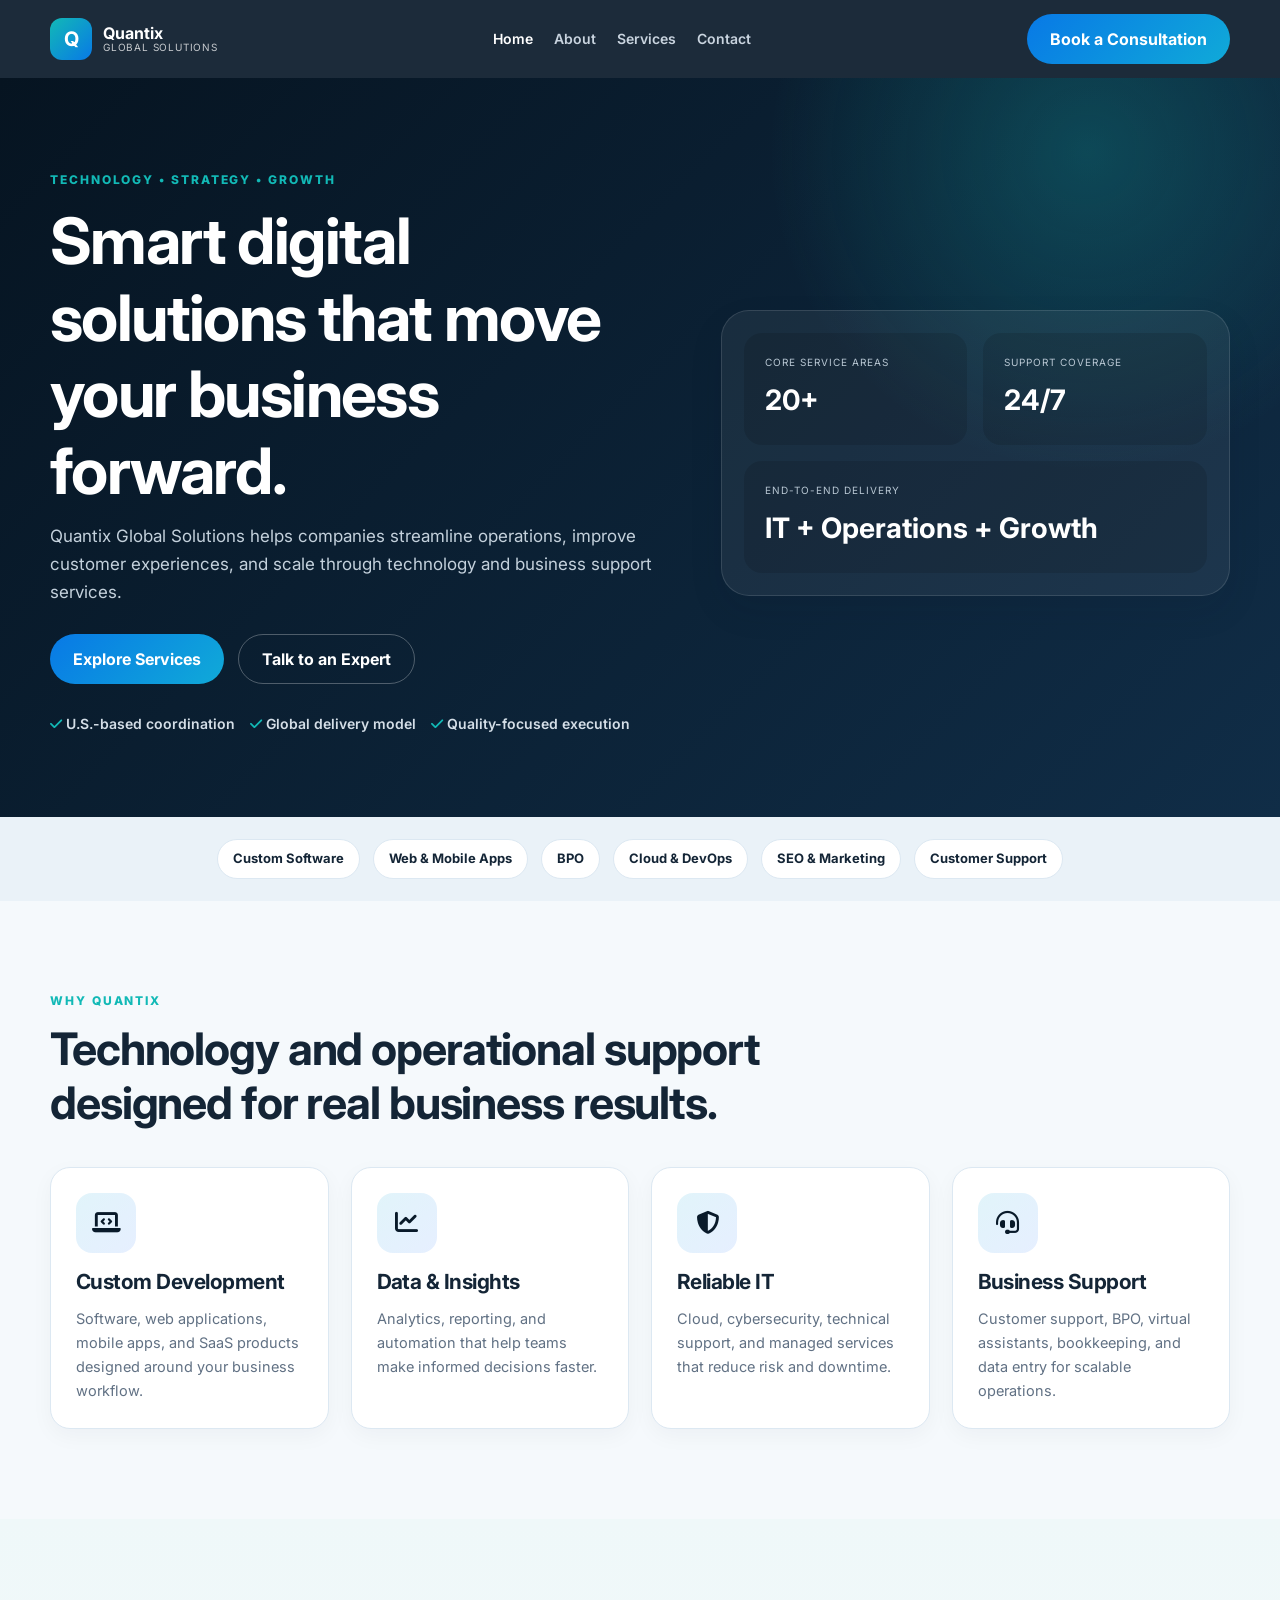
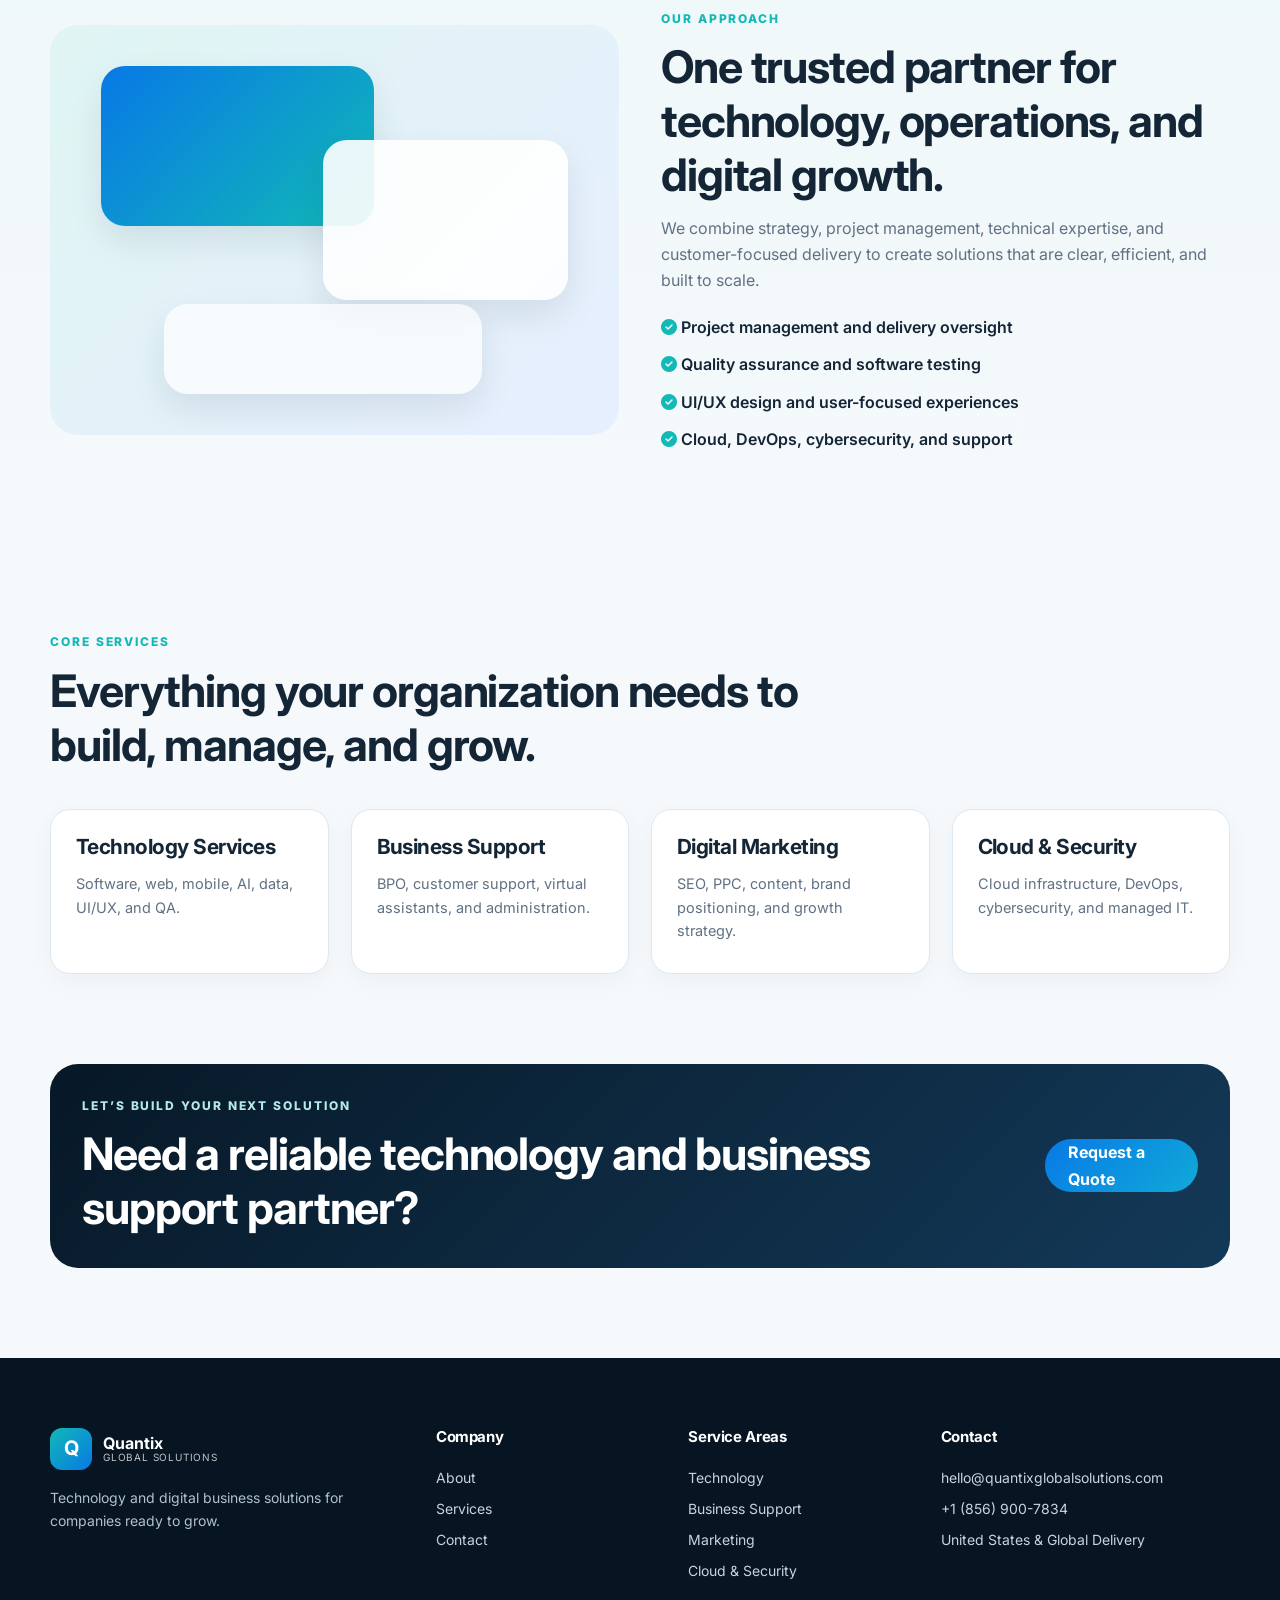
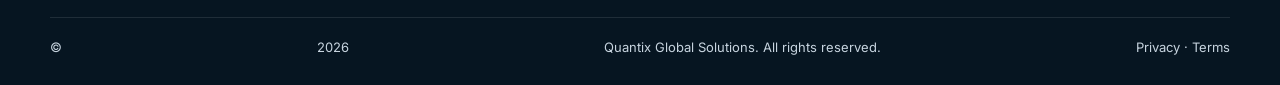
==== index.html @ 85aefbaa "Deploy initial Quantix Global Solutions website" ====
<!doctype html>
<html lang="en"><head>
<meta charset="utf-8"><meta name="viewport" content="width=device-width,initial-scale=1">
<title>Quantix Global Solutions | Technology, BPO & Digital Growth</title>
<meta name="description" content="Quantix Global Solutions delivers software development, IT consulting, BPO, customer support, cloud, cybersecurity, QA and digital marketing services.">
<link rel="canonical" href="https://www.quantixglobalsolutions.com/"><link rel="preconnect" href="https://fonts.googleapis.com"><link rel="preconnect" href="https://fonts.gstatic.com" crossorigin><link href="https://fonts.googleapis.com/css2?family=Inter:wght@400;500;600;700;800&display=swap" rel="stylesheet"><link rel="stylesheet" href="https://cdnjs.cloudflare.com/ajax/libs/font-awesome/6.5.2/css/all.min.css"><link rel="stylesheet" href="style.css">
</head><body>
<header class="header"><div class="container nav"><a class="brand" href="index.html"><b>Q</b><span><strong>Quantix</strong><small>Global Solutions</small></span></a><button class="menu" aria-label="Open navigation" aria-expanded="false"><i></i><i></i><i></i></button><nav><a class="active" href="index.html">Home</a><a href="about.html">About</a><a href="services.html">Services</a><a href="contact.html">Contact</a></nav><a class="btn nav-cta" href="contact.html">Book a Consultation</a></div></header>
<main>
<section class="hero"><div class="container hero-grid"><div class="reveal"><span class="eyebrow">Technology • Strategy • Growth</span><h1>Smart digital solutions that move your business forward.</h1><p>Quantix Global Solutions helps companies streamline operations, improve customer experiences, and scale through technology and business support services.</p><div class="actions"><a class="btn" href="services.html">Explore Services</a><a class="btn ghost" href="contact.html">Talk to an Expert</a></div><ul class="ticks"><li><i class="fa-solid fa-check"></i> U.S.-based coordination</li><li><i class="fa-solid fa-check"></i> Global delivery model</li><li><i class="fa-solid fa-check"></i> Quality-focused execution</li></ul></div><div class="hero-card reveal"><div><small>Core service areas</small><strong>20+</strong></div><div><small>Support coverage</small><strong>24/7</strong></div><div class="wide"><small>End-to-end delivery</small><strong>IT + Operations + Growth</strong></div></div></div></section>
<section class="strip"><div class="container"><span>Custom Software</span><span>Web & Mobile Apps</span><span>BPO</span><span>Cloud & DevOps</span><span>SEO & Marketing</span><span>Customer Support</span></div></section>
<section class="section"><div class="container"><div class="heading reveal"><span class="eyebrow">Why Quantix</span><h2>Technology and operational support designed for real business results.</h2></div><div class="grid four"><article class="card reveal"><i class="icon fa-solid fa-laptop-code"></i><h3>Custom Development</h3><p>Software, web applications, mobile apps, and SaaS products designed around your business workflow.</p></article><article class="card reveal"><i class="icon fa-solid fa-chart-line"></i><h3>Data & Insights</h3><p>Analytics, reporting, and automation that help teams make informed decisions faster.</p></article><article class="card reveal"><i class="icon fa-solid fa-shield-halved"></i><h3>Reliable IT</h3><p>Cloud, cybersecurity, technical support, and managed services that reduce risk and downtime.</p></article><article class="card reveal"><i class="icon fa-solid fa-headset"></i><h3>Business Support</h3><p>Customer support, BPO, virtual assistants, bookkeeping, and data entry for scalable operations.</p></article></div></div></section>
<section class="section soft"><div class="container split"><div class="visual reveal"><div></div><div></div><div></div></div><div class="reveal"><span class="eyebrow">Our approach</span><h2>One trusted partner for technology, operations, and digital growth.</h2><p>We combine strategy, project management, technical expertise, and customer-focused delivery to create solutions that are clear, efficient, and built to scale.</p><ul class="checklist"><li><i class="fa-solid fa-circle-check"></i> Project management and delivery oversight</li><li><i class="fa-solid fa-circle-check"></i> Quality assurance and software testing</li><li><i class="fa-solid fa-circle-check"></i> UI/UX design and user-focused experiences</li><li><i class="fa-solid fa-circle-check"></i> Cloud, DevOps, cybersecurity, and support</li></ul></div></div></section>
<section class="section"><div class="container"><div class="heading reveal"><span class="eyebrow">Core services</span><h2>Everything your organization needs to build, manage, and grow.</h2></div><div class="grid four compact"><a class="card reveal" href="technology-services.html"><h3>Technology Services</h3><p>Software, web, mobile, AI, data, UI/UX, and QA.</p></a><a class="card reveal" href="business-support.html"><h3>Business Support</h3><p>BPO, customer support, virtual assistants, and administration.</p></a><a class="card reveal" href="digital-marketing.html"><h3>Digital Marketing</h3><p>SEO, PPC, content, brand positioning, and growth strategy.</p></a><a class="card reveal" href="cloud-security.html"><h3>Cloud & Security</h3><p>Cloud infrastructure, DevOps, cybersecurity, and managed IT.</p></a></div></div></section>
<section class="container"><div class="cta reveal"><div><span class="eyebrow">Let’s build your next solution</span><h2>Need a reliable technology and business support partner?</h2></div><a class="btn" href="contact.html">Request a Quote</a></div></section>
</main>
<footer><div class="container foot"><div><a class="brand" href="index.html"><b>Q</b><span><strong>Quantix</strong><small>Global Solutions</small></span></a><p>Technology and digital business solutions for companies ready to grow.</p></div><div><h4>Company</h4><a href="about.html">About</a><a href="services.html">Services</a><a href="contact.html">Contact</a></div><div><h4>Service Areas</h4><a href="technology-services.html">Technology</a><a href="business-support.html">Business Support</a><a href="digital-marketing.html">Marketing</a><a href="cloud-security.html">Cloud & Security</a></div><div><h4>Contact</h4><a href="mailto:hello@quantixglobalsolutions.com">hello@quantixglobalsolutions.com</a><a href="tel:+18569007834">+1 (856) 900-7834</a><span>United States & Global Delivery</span></div></div><div class="container legal">© <span class="year"></span> Quantix Global Solutions. All rights reserved. <span><a href="privacy-policy.html">Privacy</a> · <a href="terms.html">Terms</a></span></div></footer><script src="script.js"></script></body></html>
---- style.css ----
:root{--navy:#091a2a;--blue:#0879e6;--teal:#12b9b6;--ink:#142536;--muted:#617184;--bg:#f5f9fc;--line:#dce8f2;--white:#fff;--radius:20px;--shadow:0 15px 35px rgba(9,26,42,.09)}*{box-sizing:border-box}html{scroll-behavior:smooth}body{margin:0;font-family:Inter,Arial,sans-serif;background:var(--bg);color:var(--ink);line-height:1.65}a{text-decoration:none;color:inherit}.container{width:min(1180px,calc(100% - 32px));margin:auto}.header{position:sticky;top:0;z-index:10;background:rgba(9,26,42,.92);backdrop-filter:blur(12px)}.nav{height:78px;display:flex;align-items:center;justify-content:space-between;gap:20px}.brand{display:inline-flex;align-items:center;gap:11px;color:#fff}.brand b{width:42px;height:42px;display:grid;place-items:center;border-radius:12px;background:linear-gradient(135deg,var(--teal),var(--blue));font-size:20px}.brand span{display:grid;line-height:1.05}.brand small{font-size:10px;letter-spacing:.08em;text-transform:uppercase;opacity:.75}.nav nav{display:flex;gap:21px;color:#c9d4df;font-size:14px;font-weight:600}.nav nav a:hover,.nav nav .active{color:#fff}.btn{display:inline-flex;justify-content:center;align-items:center;min-height:50px;padding:0 23px;background:linear-gradient(135deg,var(--blue),#10aad8);color:#fff;border:0;border-radius:999px;font-weight:700;cursor:pointer;transition:.25s}.btn:hover{transform:translateY(-2px);box-shadow:0 12px 25px rgba(8,121,230,.25)}.ghost{background:transparent;border:1px solid rgba(255,255,255,.28)}.menu{display:none}.hero{color:#fff;padding:92px 0 82px;background:radial-gradient(circle at 85% 10%,rgba(18,185,182,.25),transparent 25%),linear-gradient(135deg,#061421,#102d47);overflow:hidden}.hero-grid{display:grid;grid-template-columns:1.1fr .9fr;align-items:center;gap:48px}.eyebrow{display:block;color:var(--teal);font-size:12px;font-weight:800;letter-spacing:.16em;text-transform:uppercase;margin-bottom:13px}h1,h2,h3,h4{line-height:1.2;margin:0 0 12px;letter-spacing:-.025em}h1{font-size:clamp(2.45rem,5vw,4.35rem)}h2{font-size:clamp(2rem,3.5vw,3rem)}h3{font-size:1.3rem}p{color:var(--muted);margin:0 0 18px}.hero p{color:#c4d1dc;max-width:650px;font-size:17px}.actions{display:flex;gap:14px;flex-wrap:wrap;margin:28px 0}.ticks{padding:0;margin:0;list-style:none;display:flex;gap:15px;flex-wrap:wrap;font-size:14px;font-weight:600;color:#d4dee7}.ticks i,.checklist i{color:var(--teal)}.hero-card{padding:22px;border:1px solid rgba(255,255,255,.12);border-radius:28px;background:rgba(255,255,255,.06);box-shadow:var(--shadow);display:grid;grid-template-columns:1fr 1fr;gap:16px}.hero-card div{background:rgba(0,0,0,.12);border-radius:18px;padding:21px;display:grid;gap:7px}.hero-card .wide{grid-column:span 2}.hero-card small{color:#b8c7d3;text-transform:uppercase;letter-spacing:.1em;font-size:10px}.hero-card strong{font-size:clamp(1.4rem,2.2vw,2.2rem)}.strip{background:#eaf2f8;padding:22px 0}.strip .container{display:flex;gap:13px;justify-content:center;flex-wrap:wrap}.strip span{padding:8px 15px;background:#fff;border:1px solid var(--line);border-radius:999px;font-size:13px;font-weight:700}.section{padding:90px 0}.soft{background:linear-gradient(180deg,#eff8f9,#f5f9fc)}.heading{max-width:800px;margin-bottom:36px}.grid{display:grid;gap:22px}.four{grid-template-columns:repeat(4,1fr)}.card{display:block;background:#fff;border:1px solid var(--line);border-radius:var(--radius);padding:25px;box-shadow:0 7px 22px rgba(9,26,42,.04);transition:.25s}.card:hover{transform:translateY(-4px);box-shadow:var(--shadow)}.card p{font-size:14.5px;margin:0}.icon{width:60px;height:60px;display:grid;place-items:center;border-radius:16px;background:linear-gradient(135deg,#e1f4fa,#e6efff);font-size:23px;color:var(--navy);margin-bottom:17px}.compact .card{min-height:165px}.split{display:grid;grid-template-columns:1fr 1fr;align-items:center;gap:42px}.visual{position:relative;min-height:410px;border-radius:28px;background:linear-gradient(135deg,#dff5f3,#e7efff);overflow:hidden}.visual div{position:absolute;border-radius:24px;box-shadow:var(--shadow)}.visual div:nth-child(1){width:48%;height:39%;left:9%;top:10%;background:linear-gradient(135deg,var(--blue),var(--teal))}.visual div:nth-child(2){width:43%;height:39%;right:9%;top:28%;background:rgba(255,255,255,.9)}.visual div:nth-child(3){width:56%;height:22%;left:20%;bottom:10%;background:rgba(255,255,255,.72)}.checklist{list-style:none;padding:0;margin:20px 0 0;display:grid;gap:11px;font-weight:600}.cta{margin:0 0 90px;background:linear-gradient(135deg,#071827,#133958);padding:32px;border-radius:28px;color:#fff;display:flex;justify-content:space-between;align-items:center;gap:20px}.cta h2{margin:0}.cta .eyebrow{color:#b4eae6}footer{background:#061521;color:#c7d4df;padding-top:70px}.foot{display:grid;grid-template-columns:1.6fr 1fr 1fr 1.3fr;gap:30px;padding-bottom:35px}.foot p{color:#b2c0ce;max-width:360px;margin-top:16px;font-size:14px}.foot h4{color:#fff;font-size:15px}.foot div:not(:first-child){display:grid;align-content:start;gap:8px;font-size:14px}.legal{border-top:1px solid rgba(255,255,255,.1);padding:19px 0 26px;font-size:13px;display:flex;justify-content:space-between;gap:12px;flex-wrap:wrap}.page-hero{padding:90px 0 62px;background:linear-gradient(135deg,#061421,#102d47);color:#fff;text-align:center}.page-hero h1{max-width:950px;margin:auto}.page-hero .eyebrow{color:#69ded8}.prose{max-width:850px}.prose h2{margin-top:35px;font-size:24px}.prose a{color:var(--blue);font-weight:700}.contact{display:grid;grid-template-columns:1.15fr .85fr;gap:25px}.form,.contact-info{background:#fff;border:1px solid var(--line);padding:28px;border-radius:var(--radius);box-shadow:var(--shadow)}.form form{display:grid;gap:15px}.form input,.form select,.form textarea{width:100%;padding:14px;border-radius:12px;border:1px solid var(--line);background:#f9fcfe;font:inherit}.form textarea{resize:vertical}.contact-info ul{list-style:none;padding:0;display:grid;gap:15px}.contact-info li{display:flex;gap:11px;align-items:center;font-weight:600}.contact-info i{color:var(--blue);width:20px}.notice{padding:13px 15px;border-radius:12px;background:#e5f7f5;color:#0b625e;font-weight:600;font-size:14px;display:none}.notice.show{display:block}.reveal{opacity:0;transform:translateY(22px);transition:.65s ease}.reveal.visible{opacity:1;transform:none}@media(max-width:1050px){.nav nav{gap:13px;font-size:12px}.nav-cta{display:none}.four{grid-template-columns:repeat(2,1fr)}.foot{grid-template-columns:repeat(2,1fr)}}@media(max-width:760px){.nav{height:70px}.menu{display:flex;flex-direction:column;gap:4px;border:1px solid #486071;background:transparent;padding:10px;border-radius:10px}.menu i{width:18px;height:2px;background:#fff}.nav nav{display:none;position:absolute;left:0;right:0;top:70px;padding:18px 16px;background:#091a2a;flex-direction:column;font-size:14px}.nav nav.open{display:flex}.hero{padding:70px 0}.hero-grid,.split,.contact{grid-template-columns:1fr}.hero-card{max-width:480px}.section{padding:68px 0}.four{grid-template-columns:1fr}.cta{margin-bottom:68px;align-items:flex-start;flex-direction:column}.foot{grid-template-columns:1fr}.visual{min-height:320px}.legal{justify-content:start}}
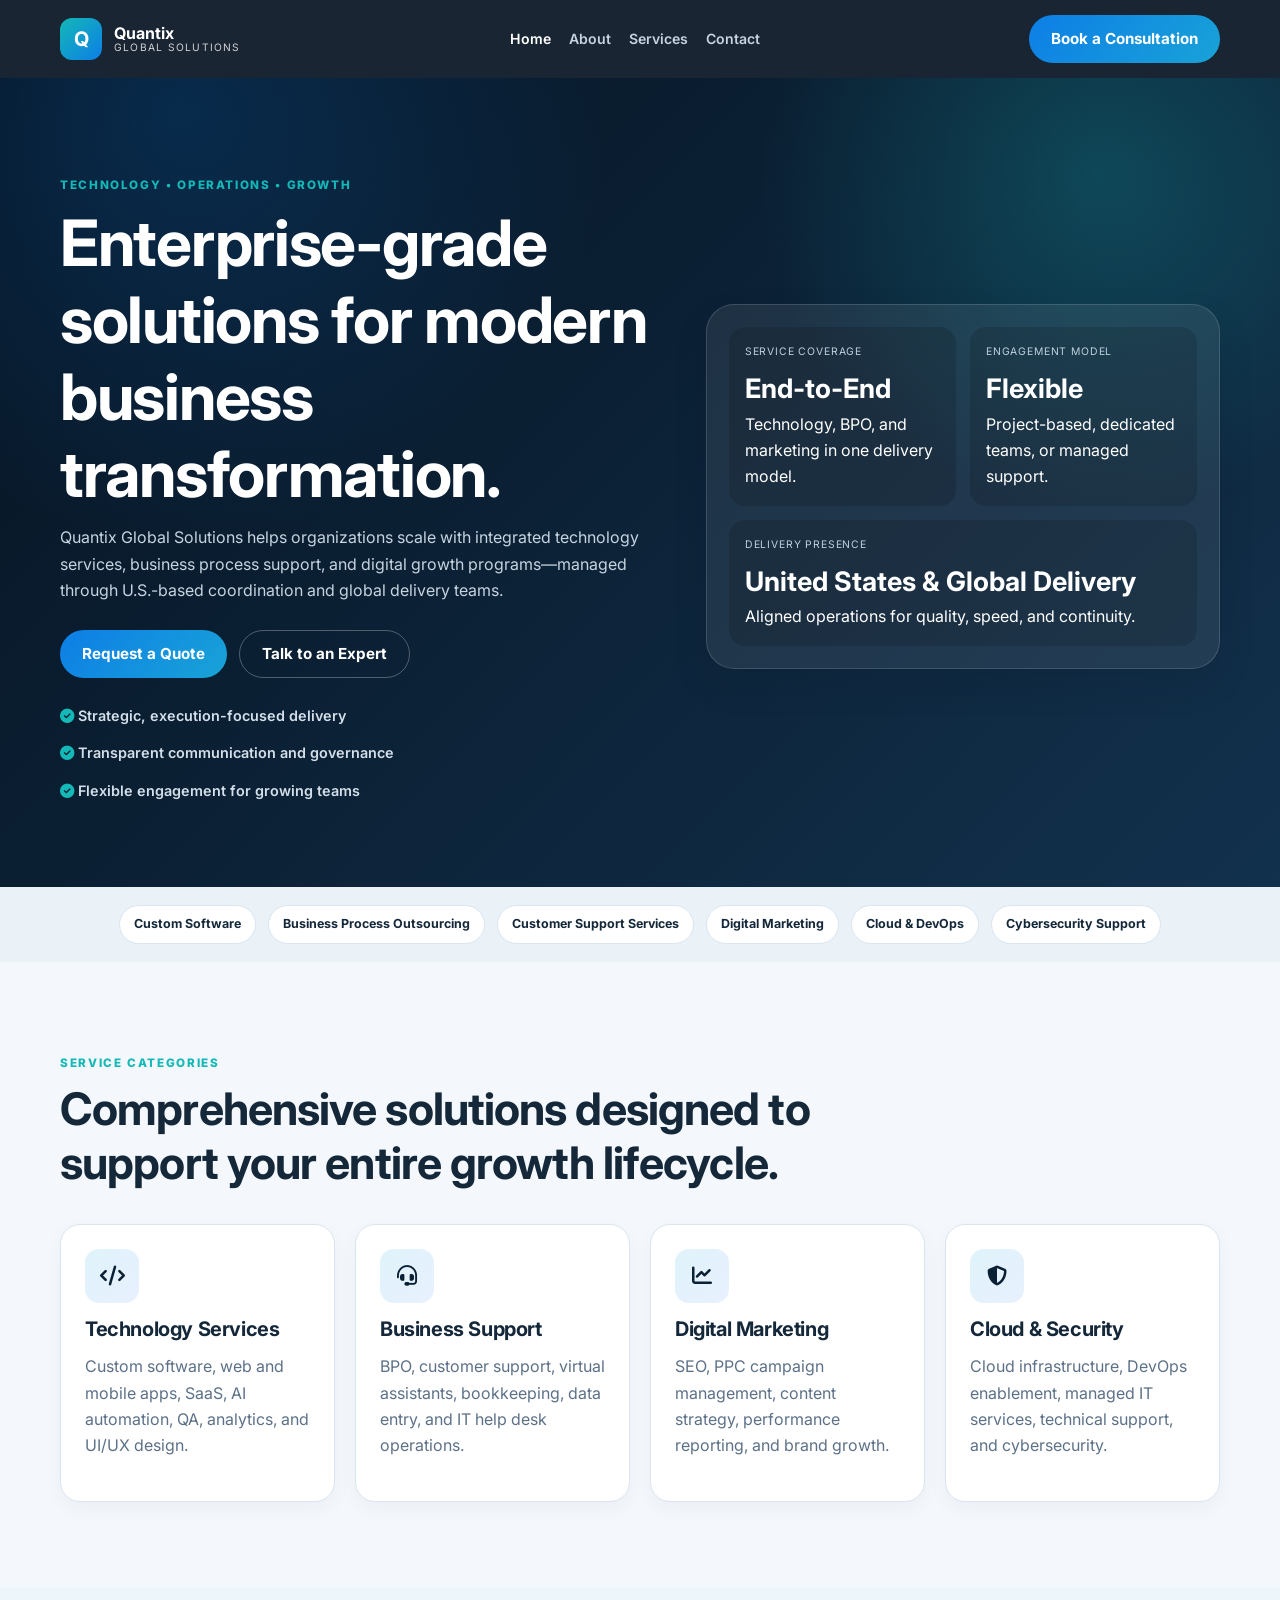
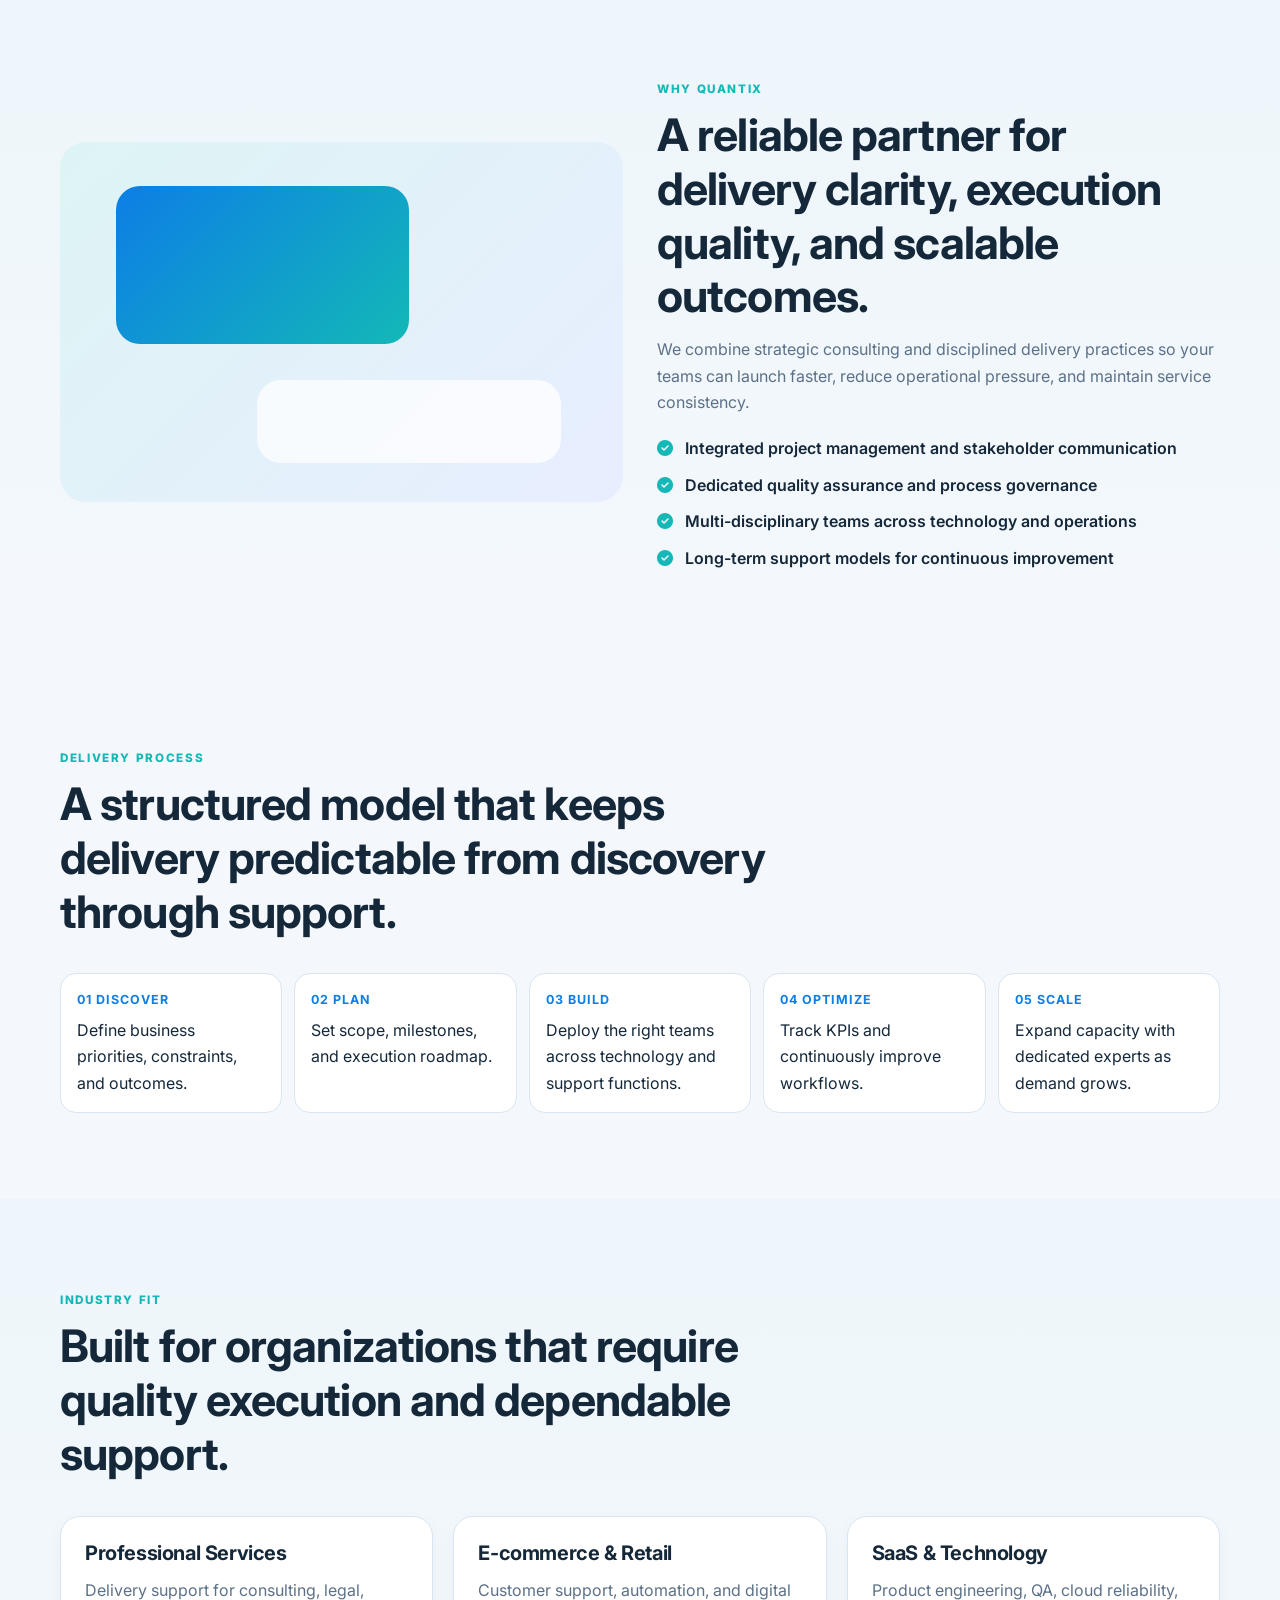
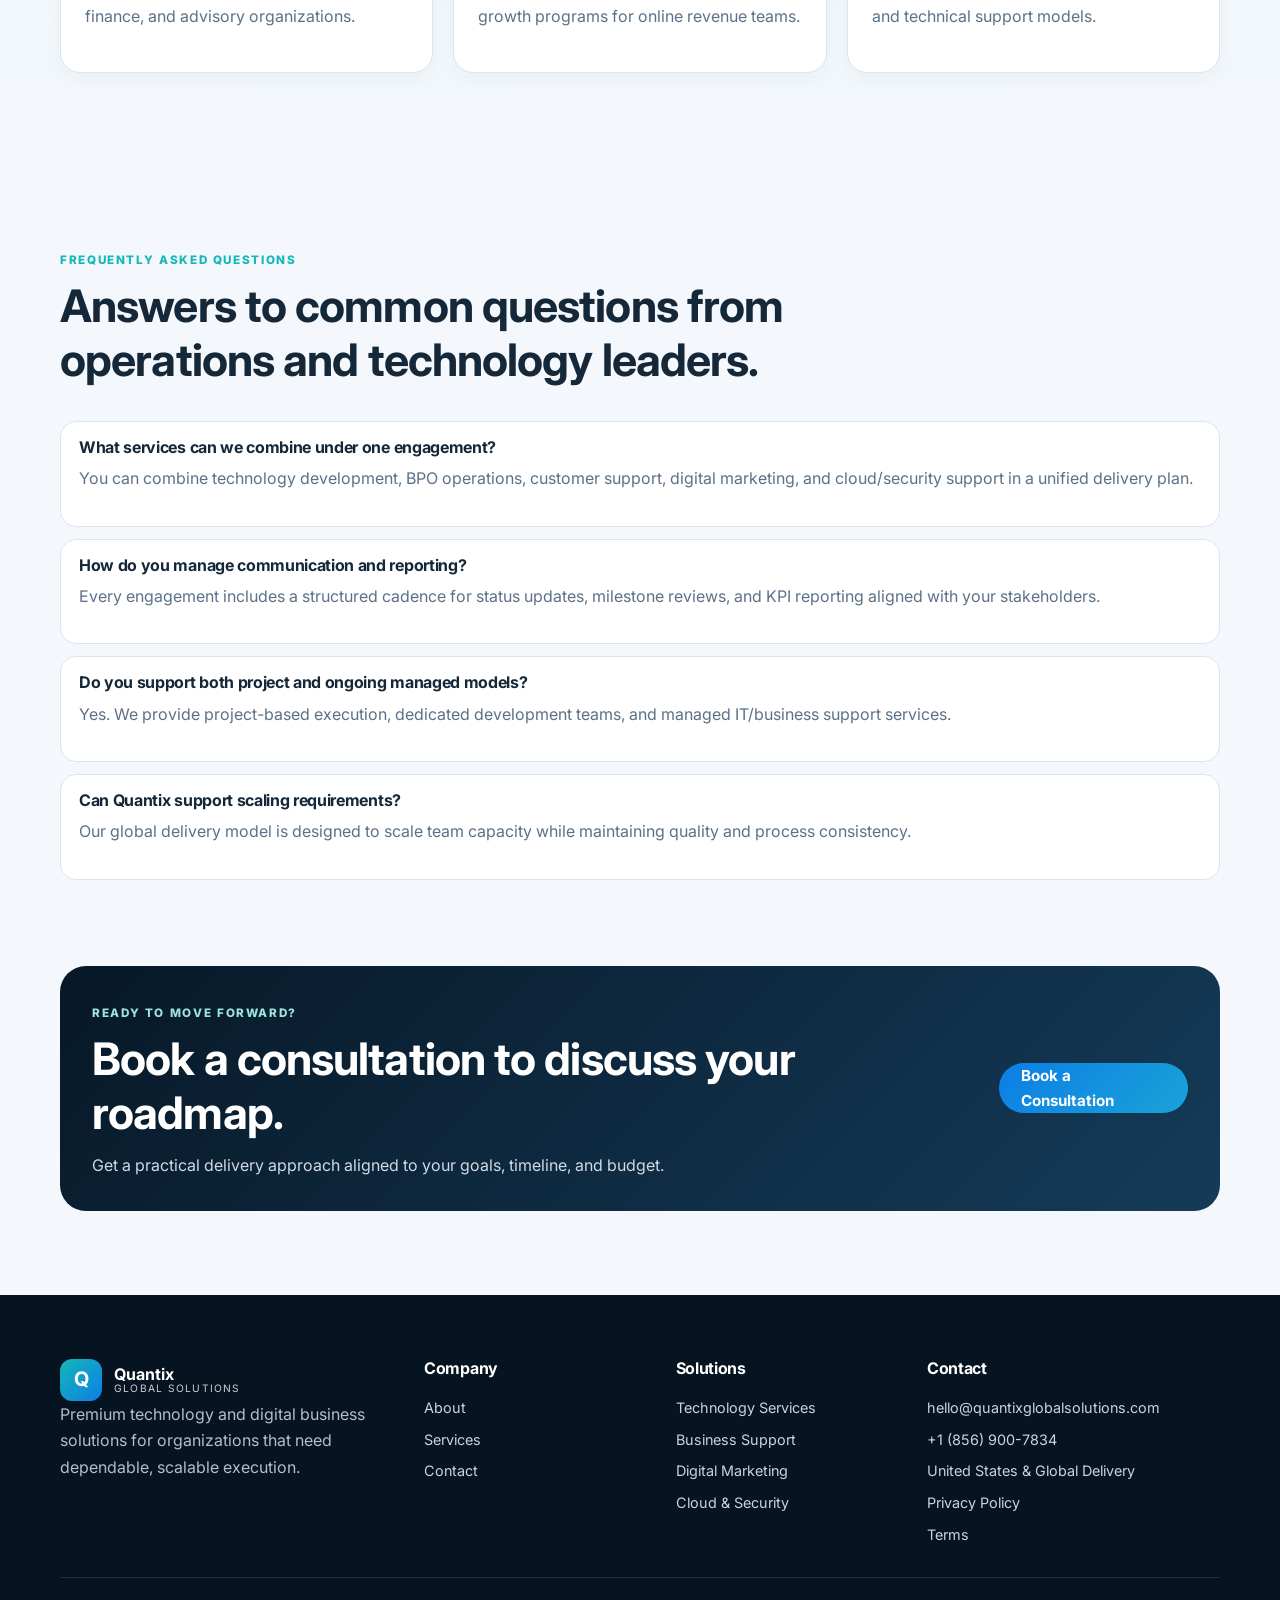
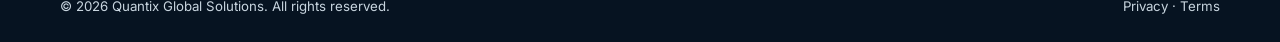
==== commit 9cd5251b: "Build premium multi-page brand website experience Co-authored-by: progressiveguide <246358933+progre" ====
--- a/index.html
+++ b/index.html
@@ -1,17 +1,229 @@
 <!doctype html>
-<html lang="en"><head>
-<meta charset="utf-8"><meta name="viewport" content="width=device-width,initial-scale=1">
-<title>Quantix Global Solutions | Technology, BPO & Digital Growth</title>
-<meta name="description" content="Quantix Global Solutions delivers software development, IT consulting, BPO, customer support, cloud, cybersecurity, QA and digital marketing services.">
-<link rel="canonical" href="https://www.quantixglobalsolutions.com/"><link rel="preconnect" href="https://fonts.googleapis.com"><link rel="preconnect" href="https://fonts.gstatic.com" crossorigin><link href="https://fonts.googleapis.com/css2?family=Inter:wght@400;500;600;700;800&display=swap" rel="stylesheet"><link rel="stylesheet" href="https://cdnjs.cloudflare.com/ajax/libs/font-awesome/6.5.2/css/all.min.css"><link rel="stylesheet" href="style.css">
-</head><body>
-<header class="header"><div class="container nav"><a class="brand" href="index.html"><b>Q</b><span><strong>Quantix</strong><small>Global Solutions</small></span></a><button class="menu" aria-label="Open navigation" aria-expanded="false"><i></i><i></i><i></i></button><nav><a class="active" href="index.html">Home</a><a href="about.html">About</a><a href="services.html">Services</a><a href="contact.html">Contact</a></nav><a class="btn nav-cta" href="contact.html">Book a Consultation</a></div></header>
-<main>
-<section class="hero"><div class="container hero-grid"><div class="reveal"><span class="eyebrow">Technology • Strategy • Growth</span><h1>Smart digital solutions that move your business forward.</h1><p>Quantix Global Solutions helps companies streamline operations, improve customer experiences, and scale through technology and business support services.</p><div class="actions"><a class="btn" href="services.html">Explore Services</a><a class="btn ghost" href="contact.html">Talk to an Expert</a></div><ul class="ticks"><li><i class="fa-solid fa-check"></i> U.S.-based coordination</li><li><i class="fa-solid fa-check"></i> Global delivery model</li><li><i class="fa-solid fa-check"></i> Quality-focused execution</li></ul></div><div class="hero-card reveal"><div><small>Core service areas</small><strong>20+</strong></div><div><small>Support coverage</small><strong>24/7</strong></div><div class="wide"><small>End-to-end delivery</small><strong>IT + Operations + Growth</strong></div></div></div></section>
-<section class="strip"><div class="container"><span>Custom Software</span><span>Web & Mobile Apps</span><span>BPO</span><span>Cloud & DevOps</span><span>SEO & Marketing</span><span>Customer Support</span></div></section>
-<section class="section"><div class="container"><div class="heading reveal"><span class="eyebrow">Why Quantix</span><h2>Technology and operational support designed for real business results.</h2></div><div class="grid four"><article class="card reveal"><i class="icon fa-solid fa-laptop-code"></i><h3>Custom Development</h3><p>Software, web applications, mobile apps, and SaaS products designed around your business workflow.</p></article><article class="card reveal"><i class="icon fa-solid fa-chart-line"></i><h3>Data & Insights</h3><p>Analytics, reporting, and automation that help teams make informed decisions faster.</p></article><article class="card reveal"><i class="icon fa-solid fa-shield-halved"></i><h3>Reliable IT</h3><p>Cloud, cybersecurity, technical support, and managed services that reduce risk and downtime.</p></article><article class="card reveal"><i class="icon fa-solid fa-headset"></i><h3>Business Support</h3><p>Customer support, BPO, virtual assistants, bookkeeping, and data entry for scalable operations.</p></article></div></div></section>
-<section class="section soft"><div class="container split"><div class="visual reveal"><div></div><div></div><div></div></div><div class="reveal"><span class="eyebrow">Our approach</span><h2>One trusted partner for technology, operations, and digital growth.</h2><p>We combine strategy, project management, technical expertise, and customer-focused delivery to create solutions that are clear, efficient, and built to scale.</p><ul class="checklist"><li><i class="fa-solid fa-circle-check"></i> Project management and delivery oversight</li><li><i class="fa-solid fa-circle-check"></i> Quality assurance and software testing</li><li><i class="fa-solid fa-circle-check"></i> UI/UX design and user-focused experiences</li><li><i class="fa-solid fa-circle-check"></i> Cloud, DevOps, cybersecurity, and support</li></ul></div></div></section>
-<section class="section"><div class="container"><div class="heading reveal"><span class="eyebrow">Core services</span><h2>Everything your organization needs to build, manage, and grow.</h2></div><div class="grid four compact"><a class="card reveal" href="technology-services.html"><h3>Technology Services</h3><p>Software, web, mobile, AI, data, UI/UX, and QA.</p></a><a class="card reveal" href="business-support.html"><h3>Business Support</h3><p>BPO, customer support, virtual assistants, and administration.</p></a><a class="card reveal" href="digital-marketing.html"><h3>Digital Marketing</h3><p>SEO, PPC, content, brand positioning, and growth strategy.</p></a><a class="card reveal" href="cloud-security.html"><h3>Cloud & Security</h3><p>Cloud infrastructure, DevOps, cybersecurity, and managed IT.</p></a></div></div></section>
-<section class="container"><div class="cta reveal"><div><span class="eyebrow">Let’s build your next solution</span><h2>Need a reliable technology and business support partner?</h2></div><a class="btn" href="contact.html">Request a Quote</a></div></section>
-</main>
-<footer><div class="container foot"><div><a class="brand" href="index.html"><b>Q</b><span><strong>Quantix</strong><small>Global Solutions</small></span></a><p>Technology and digital business solutions for companies ready to grow.</p></div><div><h4>Company</h4><a href="about.html">About</a><a href="services.html">Services</a><a href="contact.html">Contact</a></div><div><h4>Service Areas</h4><a href="technology-services.html">Technology</a><a href="business-support.html">Business Support</a><a href="digital-marketing.html">Marketing</a><a href="cloud-security.html">Cloud & Security</a></div><div><h4>Contact</h4><a href="mailto:hello@quantixglobalsolutions.com">hello@quantixglobalsolutions.com</a><a href="tel:+18569007834">+1 (856) 900-7834</a><span>United States & Global Delivery</span></div></div><div class="container legal">© <span class="year"></span> Quantix Global Solutions. All rights reserved. <span><a href="privacy-policy.html">Privacy</a> · <a href="terms.html">Terms</a></span></div></footer><script src="script.js"></script></body></html>+<html lang="en">
+<head>
+  <meta charset="utf-8">
+  <meta name="viewport" content="width=device-width, initial-scale=1">
+  <title>Quantix Global Solutions | IT Services, BPO & Digital Solutions</title>
+  <meta name="description" content="Quantix Global Solutions delivers enterprise-ready technology, BPO, digital marketing, cloud, and cybersecurity services with U.S.-based coordination and global delivery.">
+  <link rel="canonical" href="https://www.quantixglobalsolutions.com/">
+  <meta property="og:title" content="Quantix Global Solutions | IT Services, BPO & Digital Solutions">
+  <meta property="og:description" content="End-to-end technology and digital business solutions with U.S.-based coordination and global delivery.">
+  <meta property="og:type" content="website">
+  <meta property="og:url" content="https://www.quantixglobalsolutions.com/">
+  <meta name="theme-color" content="#0a2035">
+  <link rel="preconnect" href="https://fonts.googleapis.com">
+  <link rel="preconnect" href="https://fonts.gstatic.com" crossorigin>
+  <link href="https://fonts.googleapis.com/css2?family=Inter:wght@400;500;600;700;800&display=swap" rel="stylesheet">
+  <link rel="stylesheet" href="https://cdnjs.cloudflare.com/ajax/libs/font-awesome/6.5.2/css/all.min.css" integrity="sha512-SnH5WK+bZxgPHs44uWix+LLJAJ9/2PkPKZ5QiAj6Ta86w+fsb2TkR4j8FtxpKtoE7gfjL5f5M3M4dN0bT9f7vA==" crossorigin="anonymous" referrerpolicy="no-referrer">
+  <link rel="stylesheet" href="style.css">
+</head>
+<body>
+  <header class="header">
+    <div class="container nav">
+      <a class="brand" href="index.html" aria-label="Quantix Global Solutions home">
+        <b>Q</b>
+        <span><strong>Quantix</strong><small>Global Solutions</small></span>
+      </a>
+      <button class="menu-toggle" aria-label="Toggle navigation" aria-expanded="false"><i></i><i></i><i></i></button>
+      <nav class="nav-links">
+        <a class="active" href="index.html">Home</a>
+        <a href="about.html">About</a>
+        <a href="services.html">Services</a>
+        <a href="contact.html">Contact</a>
+      </nav>
+      <a class="btn btn-primary nav-cta" href="contact.html">Book a Consultation</a>
+    </div>
+  </header>
+
+  <main>
+    <section class="hero">
+      <div class="container hero-grid">
+        <div class="reveal">
+          <span class="eyebrow">Technology • Operations • Growth</span>
+          <h1>Enterprise-grade solutions for modern business transformation.</h1>
+          <p>Quantix Global Solutions helps organizations scale with integrated technology services, business process support, and digital growth programs—managed through U.S.-based coordination and global delivery teams.</p>
+          <div class="actions">
+            <a class="btn btn-primary" href="contact.html">Request a Quote</a>
+            <a class="btn btn-secondary" href="services.html">Talk to an Expert</a>
+          </div>
+          <ul class="trust-list">
+            <li><i class="fa-solid fa-circle-check"></i> Strategic, execution-focused delivery</li>
+            <li><i class="fa-solid fa-circle-check"></i> Transparent communication and governance</li>
+            <li><i class="fa-solid fa-circle-check"></i> Flexible engagement for growing teams</li>
+          </ul>
+        </div>
+        <div class="hero-panel reveal">
+          <div class="stat-grid">
+            <article class="stat-card">
+              <small>Service Coverage</small>
+              <strong>End-to-End</strong>
+              <span>Technology, BPO, and marketing in one delivery model.</span>
+            </article>
+            <article class="stat-card">
+              <small>Engagement Model</small>
+              <strong>Flexible</strong>
+              <span>Project-based, dedicated teams, or managed support.</span>
+            </article>
+            <article class="stat-card" style="grid-column: span 2;">
+              <small>Delivery Presence</small>
+              <strong>United States &amp; Global Delivery</strong>
+              <span>Aligned operations for quality, speed, and continuity.</span>
+            </article>
+          </div>
+        </div>
+      </div>
+    </section>
+
+    <section class="logo-strip">
+      <div class="container">
+        <span>Custom Software</span>
+        <span>Business Process Outsourcing</span>
+        <span>Customer Support Services</span>
+        <span>Digital Marketing</span>
+        <span>Cloud &amp; DevOps</span>
+        <span>Cybersecurity Support</span>
+      </div>
+    </section>
+
+    <section class="section">
+      <div class="container">
+        <div class="section-title reveal">
+          <span class="eyebrow">Service Categories</span>
+          <h2>Comprehensive solutions designed to support your entire growth lifecycle.</h2>
+        </div>
+        <div class="grid grid-4">
+          <a class="card reveal" href="technology-services.html">
+            <div class="icon-badge"><i class="fa-solid fa-code"></i></div>
+            <h3>Technology Services</h3>
+            <p>Custom software, web and mobile apps, SaaS, AI automation, QA, analytics, and UI/UX design.</p>
+          </a>
+          <a class="card reveal" href="business-support.html">
+            <div class="icon-badge"><i class="fa-solid fa-headset"></i></div>
+            <h3>Business Support</h3>
+            <p>BPO, customer support, virtual assistants, bookkeeping, data entry, and IT help desk operations.</p>
+          </a>
+          <a class="card reveal" href="digital-marketing.html">
+            <div class="icon-badge"><i class="fa-solid fa-chart-line"></i></div>
+            <h3>Digital Marketing</h3>
+            <p>SEO, PPC campaign management, content strategy, performance reporting, and brand growth.</p>
+          </a>
+          <a class="card reveal" href="cloud-security.html">
+            <div class="icon-badge"><i class="fa-solid fa-shield-halved"></i></div>
+            <h3>Cloud &amp; Security</h3>
+            <p>Cloud infrastructure, DevOps enablement, managed IT services, technical support, and cybersecurity.</p>
+          </a>
+        </div>
+      </div>
+    </section>
+
+    <section class="section soft">
+      <div class="container split">
+        <div class="visual-shape reveal" aria-hidden="true"></div>
+        <div class="reveal">
+          <span class="eyebrow">Why Quantix</span>
+          <h2>A reliable partner for delivery clarity, execution quality, and scalable outcomes.</h2>
+          <p>We combine strategic consulting and disciplined delivery practices so your teams can launch faster, reduce operational pressure, and maintain service consistency.</p>
+          <ul class="checklist">
+            <li><i class="fa-solid fa-circle-check"></i> Integrated project management and stakeholder communication</li>
+            <li><i class="fa-solid fa-circle-check"></i> Dedicated quality assurance and process governance</li>
+            <li><i class="fa-solid fa-circle-check"></i> Multi-disciplinary teams across technology and operations</li>
+            <li><i class="fa-solid fa-circle-check"></i> Long-term support models for continuous improvement</li>
+          </ul>
+        </div>
+      </div>
+    </section>
+
+    <section class="section">
+      <div class="container">
+        <div class="section-title reveal">
+          <span class="eyebrow">Delivery Process</span>
+          <h2>A structured model that keeps delivery predictable from discovery through support.</h2>
+        </div>
+        <ol class="process-list reveal">
+          <li><strong>01 Discover</strong>Define business priorities, constraints, and outcomes.</li>
+          <li><strong>02 Plan</strong>Set scope, milestones, and execution roadmap.</li>
+          <li><strong>03 Build</strong>Deploy the right teams across technology and support functions.</li>
+          <li><strong>04 Optimize</strong>Track KPIs and continuously improve workflows.</li>
+          <li><strong>05 Scale</strong>Expand capacity with dedicated experts as demand grows.</li>
+        </ol>
+      </div>
+    </section>
+
+    <section class="section soft">
+      <div class="container">
+        <div class="section-title reveal">
+          <span class="eyebrow">Industry Fit</span>
+          <h2>Built for organizations that require quality execution and dependable support.</h2>
+        </div>
+        <div class="grid grid-3">
+          <article class="card reveal"><h3>Professional Services</h3><p>Delivery support for consulting, legal, finance, and advisory organizations.</p></article>
+          <article class="card reveal"><h3>E-commerce &amp; Retail</h3><p>Customer support, automation, and digital growth programs for online revenue teams.</p></article>
+          <article class="card reveal"><h3>SaaS &amp; Technology</h3><p>Product engineering, QA, cloud reliability, and technical support models.</p></article>
+        </div>
+      </div>
+    </section>
+
+    <section class="section">
+      <div class="container">
+        <div class="section-title reveal">
+          <span class="eyebrow">Frequently Asked Questions</span>
+          <h2>Answers to common questions from operations and technology leaders.</h2>
+        </div>
+        <ul class="faq-list">
+          <li class="reveal"><h3>What services can we combine under one engagement?</h3><p>You can combine technology development, BPO operations, customer support, digital marketing, and cloud/security support in a unified delivery plan.</p></li>
+          <li class="reveal"><h3>How do you manage communication and reporting?</h3><p>Every engagement includes a structured cadence for status updates, milestone reviews, and KPI reporting aligned with your stakeholders.</p></li>
+          <li class="reveal"><h3>Do you support both project and ongoing managed models?</h3><p>Yes. We provide project-based execution, dedicated development teams, and managed IT/business support services.</p></li>
+          <li class="reveal"><h3>Can Quantix support scaling requirements?</h3><p>Our global delivery model is designed to scale team capacity while maintaining quality and process consistency.</p></li>
+        </ul>
+      </div>
+    </section>
+
+    <section class="container">
+      <div class="cta-band reveal">
+        <div>
+          <span class="eyebrow">Ready to move forward?</span>
+          <h2>Book a consultation to discuss your roadmap.</h2>
+          <p>Get a practical delivery approach aligned to your goals, timeline, and budget.</p>
+        </div>
+        <a class="btn btn-primary" href="contact.html">Book a Consultation</a>
+      </div>
+    </section>
+  </main>
+
+  <footer>
+    <div class="container footer-grid">
+      <div>
+        <a class="brand" href="index.html"><b>Q</b><span><strong>Quantix</strong><small>Global Solutions</small></span></a>
+        <p>Premium technology and digital business solutions for organizations that need dependable, scalable execution.</p>
+      </div>
+      <div class="footer-links">
+        <h4>Company</h4>
+        <a href="about.html">About</a>
+        <a href="services.html">Services</a>
+        <a href="contact.html">Contact</a>
+      </div>
+      <div class="footer-links">
+        <h4>Solutions</h4>
+        <a href="technology-services.html">Technology Services</a>
+        <a href="business-support.html">Business Support</a>
+        <a href="digital-marketing.html">Digital Marketing</a>
+        <a href="cloud-security.html">Cloud &amp; Security</a>
+      </div>
+      <div class="footer-links">
+        <h4>Contact</h4>
+        <a href="mailto:hello@quantixglobalsolutions.com">hello@quantixglobalsolutions.com</a>
+        <a href="tel:+18569007834">+1 (856) 900-7834</a>
+        <span>United States &amp; Global Delivery</span>
+        <a href="privacy-policy.html">Privacy Policy</a>
+        <a href="terms.html">Terms</a>
+      </div>
+    </div>
+    <div class="container legal">
+      <span>© <span class="year"></span> Quantix Global Solutions. All rights reserved.</span>
+      <span><a href="privacy-policy.html">Privacy</a> · <a href="terms.html">Terms</a></span>
+    </div>
+  </footer>
+
+  <script src="script.js"></script>
+</body>
+</html>
--- a/style.css
+++ b/style.css
@@ -1 +1,533 @@
-:root{--navy:#091a2a;--blue:#0879e6;--teal:#12b9b6;--ink:#142536;--muted:#617184;--bg:#f5f9fc;--line:#dce8f2;--white:#fff;--radius:20px;--shadow:0 15px 35px rgba(9,26,42,.09)}*{box-sizing:border-box}html{scroll-behavior:smooth}body{margin:0;font-family:Inter,Arial,sans-serif;background:var(--bg);color:var(--ink);line-height:1.65}a{text-decoration:none;color:inherit}.container{width:min(1180px,calc(100% - 32px));margin:auto}.header{position:sticky;top:0;z-index:10;background:rgba(9,26,42,.92);backdrop-filter:blur(12px)}.nav{height:78px;display:flex;align-items:center;justify-content:space-between;gap:20px}.brand{display:inline-flex;align-items:center;gap:11px;color:#fff}.brand b{width:42px;height:42px;display:grid;place-items:center;border-radius:12px;background:linear-gradient(135deg,var(--teal),var(--blue));font-size:20px}.brand span{display:grid;line-height:1.05}.brand small{font-size:10px;letter-spacing:.08em;text-transform:uppercase;opacity:.75}.nav nav{display:flex;gap:21px;color:#c9d4df;font-size:14px;font-weight:600}.nav nav a:hover,.nav nav .active{color:#fff}.btn{display:inline-flex;justify-content:center;align-items:center;min-height:50px;padding:0 23px;background:linear-gradient(135deg,var(--blue),#10aad8);color:#fff;border:0;border-radius:999px;font-weight:700;cursor:pointer;transition:.25s}.btn:hover{transform:translateY(-2px);box-shadow:0 12px 25px rgba(8,121,230,.25)}.ghost{background:transparent;border:1px solid rgba(255,255,255,.28)}.menu{display:none}.hero{color:#fff;padding:92px 0 82px;background:radial-gradient(circle at 85% 10%,rgba(18,185,182,.25),transparent 25%),linear-gradient(135deg,#061421,#102d47);overflow:hidden}.hero-grid{display:grid;grid-template-columns:1.1fr .9fr;align-items:center;gap:48px}.eyebrow{display:block;color:var(--teal);font-size:12px;font-weight:800;letter-spacing:.16em;text-transform:uppercase;margin-bottom:13px}h1,h2,h3,h4{line-height:1.2;margin:0 0 12px;letter-spacing:-.025em}h1{font-size:clamp(2.45rem,5vw,4.35rem)}h2{font-size:clamp(2rem,3.5vw,3rem)}h3{font-size:1.3rem}p{color:var(--muted);margin:0 0 18px}.hero p{color:#c4d1dc;max-width:650px;font-size:17px}.actions{display:flex;gap:14px;flex-wrap:wrap;margin:28px 0}.ticks{padding:0;margin:0;list-style:none;display:flex;gap:15px;flex-wrap:wrap;font-size:14px;font-weight:600;color:#d4dee7}.ticks i,.checklist i{color:var(--teal)}.hero-card{padding:22px;border:1px solid rgba(255,255,255,.12);border-radius:28px;background:rgba(255,255,255,.06);box-shadow:var(--shadow);display:grid;grid-template-columns:1fr 1fr;gap:16px}.hero-card div{background:rgba(0,0,0,.12);border-radius:18px;padding:21px;display:grid;gap:7px}.hero-card .wide{grid-column:span 2}.hero-card small{color:#b8c7d3;text-transform:uppercase;letter-spacing:.1em;font-size:10px}.hero-card strong{font-size:clamp(1.4rem,2.2vw,2.2rem)}.strip{background:#eaf2f8;padding:22px 0}.strip .container{display:flex;gap:13px;justify-content:center;flex-wrap:wrap}.strip span{padding:8px 15px;background:#fff;border:1px solid var(--line);border-radius:999px;font-size:13px;font-weight:700}.section{padding:90px 0}.soft{background:linear-gradient(180deg,#eff8f9,#f5f9fc)}.heading{max-width:800px;margin-bottom:36px}.grid{display:grid;gap:22px}.four{grid-template-columns:repeat(4,1fr)}.card{display:block;background:#fff;border:1px solid var(--line);border-radius:var(--radius);padding:25px;box-shadow:0 7px 22px rgba(9,26,42,.04);transition:.25s}.card:hover{transform:translateY(-4px);box-shadow:var(--shadow)}.card p{font-size:14.5px;margin:0}.icon{width:60px;height:60px;display:grid;place-items:center;border-radius:16px;background:linear-gradient(135deg,#e1f4fa,#e6efff);font-size:23px;color:var(--navy);margin-bottom:17px}.compact .card{min-height:165px}.split{display:grid;grid-template-columns:1fr 1fr;align-items:center;gap:42px}.visual{position:relative;min-height:410px;border-radius:28px;background:linear-gradient(135deg,#dff5f3,#e7efff);overflow:hidden}.visual div{position:absolute;border-radius:24px;box-shadow:var(--shadow)}.visual div:nth-child(1){width:48%;height:39%;left:9%;top:10%;background:linear-gradient(135deg,var(--blue),var(--teal))}.visual div:nth-child(2){width:43%;height:39%;right:9%;top:28%;background:rgba(255,255,255,.9)}.visual div:nth-child(3){width:56%;height:22%;left:20%;bottom:10%;background:rgba(255,255,255,.72)}.checklist{list-style:none;padding:0;margin:20px 0 0;display:grid;gap:11px;font-weight:600}.cta{margin:0 0 90px;background:linear-gradient(135deg,#071827,#133958);padding:32px;border-radius:28px;color:#fff;display:flex;justify-content:space-between;align-items:center;gap:20px}.cta h2{margin:0}.cta .eyebrow{color:#b4eae6}footer{background:#061521;color:#c7d4df;padding-top:70px}.foot{display:grid;grid-template-columns:1.6fr 1fr 1fr 1.3fr;gap:30px;padding-bottom:35px}.foot p{color:#b2c0ce;max-width:360px;margin-top:16px;font-size:14px}.foot h4{color:#fff;font-size:15px}.foot div:not(:first-child){display:grid;align-content:start;gap:8px;font-size:14px}.legal{border-top:1px solid rgba(255,255,255,.1);padding:19px 0 26px;font-size:13px;display:flex;justify-content:space-between;gap:12px;flex-wrap:wrap}.page-hero{padding:90px 0 62px;background:linear-gradient(135deg,#061421,#102d47);color:#fff;text-align:center}.page-hero h1{max-width:950px;margin:auto}.page-hero .eyebrow{color:#69ded8}.prose{max-width:850px}.prose h2{margin-top:35px;font-size:24px}.prose a{color:var(--blue);font-weight:700}.contact{display:grid;grid-template-columns:1.15fr .85fr;gap:25px}.form,.contact-info{background:#fff;border:1px solid var(--line);padding:28px;border-radius:var(--radius);box-shadow:var(--shadow)}.form form{display:grid;gap:15px}.form input,.form select,.form textarea{width:100%;padding:14px;border-radius:12px;border:1px solid var(--line);background:#f9fcfe;font:inherit}.form textarea{resize:vertical}.contact-info ul{list-style:none;padding:0;display:grid;gap:15px}.contact-info li{display:flex;gap:11px;align-items:center;font-weight:600}.contact-info i{color:var(--blue);width:20px}.notice{padding:13px 15px;border-radius:12px;background:#e5f7f5;color:#0b625e;font-weight:600;font-size:14px;display:none}.notice.show{display:block}.reveal{opacity:0;transform:translateY(22px);transition:.65s ease}.reveal.visible{opacity:1;transform:none}@media(max-width:1050px){.nav nav{gap:13px;font-size:12px}.nav-cta{display:none}.four{grid-template-columns:repeat(2,1fr)}.foot{grid-template-columns:repeat(2,1fr)}}@media(max-width:760px){.nav{height:70px}.menu{display:flex;flex-direction:column;gap:4px;border:1px solid #486071;background:transparent;padding:10px;border-radius:10px}.menu i{width:18px;height:2px;background:#fff}.nav nav{display:none;position:absolute;left:0;right:0;top:70px;padding:18px 16px;background:#091a2a;flex-direction:column;font-size:14px}.nav nav.open{display:flex}.hero{padding:70px 0}.hero-grid,.split,.contact{grid-template-columns:1fr}.hero-card{max-width:480px}.section{padding:68px 0}.four{grid-template-columns:1fr}.cta{margin-bottom:68px;align-items:flex-start;flex-direction:column}.foot{grid-template-columns:1fr}.visual{min-height:320px}.legal{justify-content:start}}
+:root {
+  --navy-950: #061321;
+  --navy-900: #0a2035;
+  --navy-800: #12314d;
+  --blue-600: #0d7ee6;
+  --teal-500: #13b8b7;
+  --cyan-300: #8ddff0;
+  --bg: #f4f8fc;
+  --surface: #ffffff;
+  --text: #15283a;
+  --muted: #5c7187;
+  --border: #d9e5f0;
+  --radius: 20px;
+  --shadow: 0 16px 36px rgba(6, 19, 33, 0.1);
+}
+
+* { box-sizing: border-box; }
+html { scroll-behavior: smooth; }
+body {
+  margin: 0;
+  font-family: "Inter", Arial, sans-serif;
+  color: var(--text);
+  background: var(--bg);
+  line-height: 1.65;
+}
+a { color: inherit; text-decoration: none; }
+img { max-width: 100%; display: block; }
+.container { width: min(1160px, calc(100% - 32px)); margin: 0 auto; }
+
+.header {
+  position: sticky;
+  top: 0;
+  z-index: 100;
+  background: rgba(6, 19, 33, 0.92);
+  backdrop-filter: blur(10px);
+}
+.nav {
+  height: 78px;
+  display: flex;
+  align-items: center;
+  justify-content: space-between;
+  gap: 16px;
+}
+.brand {
+  display: inline-flex;
+  align-items: center;
+  gap: 12px;
+  color: #fff;
+}
+.brand b {
+  width: 42px;
+  height: 42px;
+  border-radius: 12px;
+  display: grid;
+  place-items: center;
+  font-size: 20px;
+  background: linear-gradient(135deg, var(--teal-500), var(--blue-600));
+}
+.brand span { display: grid; line-height: 1.05; }
+.brand strong { font-size: 1rem; }
+.brand small {
+  font-size: 0.64rem;
+  letter-spacing: 0.12em;
+  text-transform: uppercase;
+  opacity: 0.8;
+}
+
+.nav-links {
+  display: flex;
+  align-items: center;
+  gap: 18px;
+  font-size: 0.88rem;
+  font-weight: 600;
+  color: #c7d3df;
+}
+.nav-links a:hover,
+.nav-links a.active { color: #fff; }
+
+.btn {
+  display: inline-flex;
+  align-items: center;
+  justify-content: center;
+  min-height: 48px;
+  padding: 0 22px;
+  border-radius: 999px;
+  border: 0;
+  cursor: pointer;
+  font-weight: 700;
+  font-size: 0.95rem;
+  transition: 0.25s ease;
+}
+.btn-primary {
+  color: #fff;
+  background: linear-gradient(135deg, var(--blue-600), #19a3d7);
+}
+.btn-primary:hover {
+  transform: translateY(-2px);
+  box-shadow: 0 12px 26px rgba(13, 126, 230, 0.34);
+}
+.btn-secondary {
+  color: #fff;
+  border: 1px solid rgba(255, 255, 255, 0.28);
+  background: transparent;
+}
+.btn-light {
+  color: var(--navy-900);
+  border: 1px solid var(--border);
+  background: var(--surface);
+}
+.btn-light:hover { transform: translateY(-2px); }
+
+.menu-toggle {
+  display: none;
+  flex-direction: column;
+  gap: 4px;
+  border: 1px solid #4f6579;
+  background: transparent;
+  padding: 9px;
+  border-radius: 10px;
+}
+.menu-toggle i { width: 18px; height: 2px; background: #fff; }
+
+main { overflow: hidden; }
+.eyebrow {
+  display: inline-block;
+  margin-bottom: 10px;
+  font-size: 0.73rem;
+  font-weight: 800;
+  letter-spacing: 0.14em;
+  text-transform: uppercase;
+  color: var(--teal-500);
+}
+h1, h2, h3, h4 { line-height: 1.2; margin: 0 0 12px; letter-spacing: -0.02em; }
+h1 { font-size: clamp(2.2rem, 5vw, 4.1rem); }
+h2 { font-size: clamp(1.8rem, 4vw, 2.8rem); }
+h3 { font-size: 1.25rem; }
+p { margin: 0 0 18px; color: var(--muted); }
+
+.hero {
+  color: #fff;
+  padding: 92px 0 84px;
+  background:
+    radial-gradient(circle at 86% 12%, rgba(19, 184, 183, 0.24), transparent 26%),
+    radial-gradient(circle at 14% 4%, rgba(13, 126, 230, 0.2), transparent 32%),
+    linear-gradient(135deg, var(--navy-950), var(--navy-800));
+}
+.hero-grid {
+  display: grid;
+  grid-template-columns: 1.08fr 0.92fr;
+  align-items: center;
+  gap: 42px;
+}
+.hero p { color: #c7d4e0; max-width: 700px; }
+.actions {
+  display: flex;
+  flex-wrap: wrap;
+  gap: 12px;
+  margin: 26px 0;
+}
+.trust-list {
+  list-style: none;
+  display: flex;
+  flex-wrap: wrap;
+  gap: 14px;
+  padding: 0;
+  margin: 0;
+  color: #d4dfea;
+  font-weight: 600;
+  font-size: 0.9rem;
+}
+.trust-list i { color: var(--teal-500); }
+
+.hero-panel {
+  background: rgba(255, 255, 255, 0.08);
+  border: 1px solid rgba(255, 255, 255, 0.14);
+  border-radius: 28px;
+  padding: 22px;
+  box-shadow: var(--shadow);
+}
+.stat-grid {
+  display: grid;
+  grid-template-columns: repeat(2, minmax(0, 1fr));
+  gap: 14px;
+}
+.stat-card {
+  background: rgba(0, 0, 0, 0.14);
+  border-radius: 16px;
+  padding: 16px;
+}
+.stat-card strong {
+  display: block;
+  font-size: clamp(1.2rem, 2.1vw, 1.8rem);
+  color: #fff;
+}
+.stat-card small {
+  display: block;
+  color: #bfd0df;
+  margin-bottom: 6px;
+  text-transform: uppercase;
+  letter-spacing: 0.08em;
+  font-size: 0.65rem;
+}
+
+.logo-strip {
+  padding: 18px 0;
+  background: #eaf2f8;
+}
+.logo-strip .container {
+  display: flex;
+  gap: 12px;
+  flex-wrap: wrap;
+  justify-content: center;
+}
+.logo-strip span {
+  background: #fff;
+  border: 1px solid var(--border);
+  border-radius: 999px;
+  padding: 8px 14px;
+  font-size: 0.78rem;
+  font-weight: 700;
+}
+
+.section { padding: 86px 0; }
+.section.soft { background: linear-gradient(180deg, #edf6fb, #f4f8fc); }
+.section-title { max-width: 760px; margin-bottom: 34px; }
+.grid { display: grid; gap: 20px; }
+.grid-4 { grid-template-columns: repeat(4, minmax(0, 1fr)); }
+.grid-3 { grid-template-columns: repeat(3, minmax(0, 1fr)); }
+.card {
+  display: block;
+  background: var(--surface);
+  border: 1px solid var(--border);
+  border-radius: var(--radius);
+  padding: 24px;
+  box-shadow: 0 7px 20px rgba(6, 19, 33, 0.04);
+  transition: 0.25s ease;
+}
+.card:hover {
+  transform: translateY(-4px);
+  box-shadow: var(--shadow);
+}
+.icon-badge {
+  width: 54px;
+  height: 54px;
+  border-radius: 14px;
+  display: grid;
+  place-items: center;
+  margin-bottom: 14px;
+  color: var(--navy-900);
+  font-size: 1.25rem;
+  background: linear-gradient(135deg, #dff3fa, #e8f0ff);
+}
+
+.split {
+  display: grid;
+  grid-template-columns: 1fr 1fr;
+  gap: 34px;
+  align-items: center;
+}
+.visual-shape {
+  min-height: 360px;
+  border-radius: 26px;
+  background: linear-gradient(135deg, #ddf4f4, #e8eeff);
+  position: relative;
+  overflow: hidden;
+}
+.visual-shape::before,
+.visual-shape::after {
+  content: "";
+  position: absolute;
+  border-radius: 24px;
+}
+.visual-shape::before {
+  width: 52%;
+  height: 44%;
+  left: 10%;
+  top: 12%;
+  background: linear-gradient(135deg, var(--blue-600), var(--teal-500));
+}
+.visual-shape::after {
+  width: 54%;
+  height: 23%;
+  right: 11%;
+  bottom: 11%;
+  background: rgba(255, 255, 255, 0.76);
+}
+.checklist {
+  list-style: none;
+  padding: 0;
+  margin: 20px 0 0;
+  display: grid;
+  gap: 10px;
+  font-weight: 600;
+}
+.checklist i { color: var(--teal-500); margin-right: 8px; }
+
+.process-list {
+  list-style: none;
+  margin: 0;
+  padding: 0;
+  display: grid;
+  grid-template-columns: repeat(5, minmax(0, 1fr));
+  gap: 12px;
+}
+.process-list li {
+  background: var(--surface);
+  border: 1px solid var(--border);
+  border-radius: 16px;
+  padding: 16px;
+}
+.process-list strong {
+  display: block;
+  font-size: 0.78rem;
+  letter-spacing: 0.08em;
+  text-transform: uppercase;
+  color: var(--blue-600);
+  margin-bottom: 6px;
+}
+
+.faq-list {
+  margin: 0;
+  padding: 0;
+  list-style: none;
+  display: grid;
+  gap: 12px;
+}
+.faq-list li {
+  background: var(--surface);
+  border: 1px solid var(--border);
+  border-radius: 16px;
+  padding: 16px 18px;
+}
+.faq-list h3 {
+  font-size: 1rem;
+  margin-bottom: 8px;
+}
+
+.cta-band {
+  background: linear-gradient(135deg, #071827, #153b59);
+  border-radius: 26px;
+  color: #fff;
+  padding: 32px;
+  display: flex;
+  justify-content: space-between;
+  align-items: center;
+  gap: 16px;
+}
+.cta-band .eyebrow { color: #9ce2de; }
+.cta-band p { color: #d0dbe5; margin-bottom: 0; }
+
+.page-hero {
+  padding: 84px 0 58px;
+  color: #fff;
+  background: linear-gradient(135deg, var(--navy-950), var(--navy-800));
+}
+.page-hero.center { text-align: center; }
+.page-hero p { color: #cad6e2; max-width: 760px; }
+.page-hero.center p { margin-left: auto; margin-right: auto; }
+
+.pill-list {
+  list-style: none;
+  padding: 0;
+  margin: 0;
+  display: flex;
+  gap: 10px;
+  flex-wrap: wrap;
+}
+.pill-list li {
+  padding: 8px 12px;
+  border: 1px solid var(--border);
+  border-radius: 999px;
+  background: #fff;
+  font-weight: 600;
+  font-size: 0.82rem;
+}
+
+.contact-layout {
+  display: grid;
+  grid-template-columns: 1.2fr 0.8fr;
+  gap: 22px;
+}
+.form-card,
+.info-card {
+  background: #fff;
+  border: 1px solid var(--border);
+  border-radius: var(--radius);
+  padding: 24px;
+  box-shadow: var(--shadow);
+}
+form { display: grid; gap: 14px; }
+.form-grid {
+  display: grid;
+  grid-template-columns: repeat(2, minmax(0, 1fr));
+  gap: 12px;
+}
+label {
+  display: block;
+  font-weight: 600;
+  font-size: 0.88rem;
+  margin-bottom: 6px;
+}
+input,
+select,
+textarea {
+  width: 100%;
+  border: 1px solid var(--border);
+  border-radius: 12px;
+  padding: 12px 13px;
+  font: inherit;
+  color: var(--text);
+  background: #f8fbfe;
+}
+textarea { resize: vertical; }
+
+.notice {
+  display: none;
+  border-radius: 12px;
+  padding: 12px 14px;
+  font-weight: 600;
+  font-size: 0.9rem;
+}
+.notice.show { display: block; }
+.notice.success {
+  background: #e8f8f3;
+  color: #0b6c4b;
+  border: 1px solid #bde7d8;
+}
+.notice.error {
+  background: #fff1f0;
+  color: #9b2b27;
+  border: 1px solid #f2c1be;
+}
+
+.info-list {
+  list-style: none;
+  padding: 0;
+  margin: 0;
+  display: grid;
+  gap: 12px;
+}
+.info-list li {
+  display: flex;
+  gap: 10px;
+  align-items: center;
+  font-weight: 600;
+}
+.info-list i { color: var(--blue-600); width: 18px; }
+
+.prose { max-width: 860px; }
+.prose h2 { margin-top: 28px; font-size: 1.5rem; }
+.prose ul { padding-left: 18px; color: var(--muted); }
+
+footer {
+  margin-top: 84px;
+  background: var(--navy-950);
+  color: #c8d5df;
+  padding-top: 64px;
+}
+.footer-grid {
+  display: grid;
+  grid-template-columns: 1.5fr 1fr 1fr 1.3fr;
+  gap: 26px;
+  padding-bottom: 30px;
+}
+.footer-grid h4 { color: #fff; margin-bottom: 10px; font-size: 1rem; }
+.footer-grid p { color: #afbfcd; max-width: 360px; }
+.footer-links {
+  display: grid;
+  gap: 8px;
+  align-content: start;
+  font-size: 0.9rem;
+}
+.footer-links a:hover { color: #fff; }
+.legal {
+  border-top: 1px solid rgba(255, 255, 255, 0.11);
+  padding: 18px 0 24px;
+  display: flex;
+  flex-wrap: wrap;
+  justify-content: space-between;
+  gap: 10px;
+  font-size: 0.83rem;
+}
+.legal a:hover { color: #fff; }
+
+.reveal {
+  opacity: 0;
+  transform: translateY(20px);
+  transition: 0.6s ease;
+}
+.reveal.visible {
+  opacity: 1;
+  transform: none;
+}
+
+@media (max-width: 1040px) {
+  .nav-cta { display: none; }
+  .hero-grid,
+  .split,
+  .contact-layout { grid-template-columns: 1fr; }
+  .grid-4 { grid-template-columns: repeat(2, minmax(0, 1fr)); }
+  .grid-3,
+  .footer-grid { grid-template-columns: repeat(2, minmax(0, 1fr)); }
+  .process-list { grid-template-columns: repeat(3, minmax(0, 1fr)); }
+}
+
+@media (max-width: 760px) {
+  .nav { height: 70px; }
+  .menu-toggle { display: flex; }
+  .nav-links {
+    display: none;
+    position: absolute;
+    top: 70px;
+    left: 0;
+    right: 0;
+    background: var(--navy-900);
+    padding: 16px;
+    flex-direction: column;
+    align-items: flex-start;
+    gap: 12px;
+    border-top: 1px solid rgba(255, 255, 255, 0.08);
+  }
+  .nav-links.open { display: flex; }
+  .hero,
+  .page-hero { padding-top: 70px; }
+  .section { padding: 68px 0; }
+  .grid-4,
+  .grid-3,
+  .footer-grid,
+  .form-grid,
+  .process-list { grid-template-columns: 1fr; }
+  .cta-band { flex-direction: column; align-items: flex-start; }
+  .legal { justify-content: flex-start; }
+}
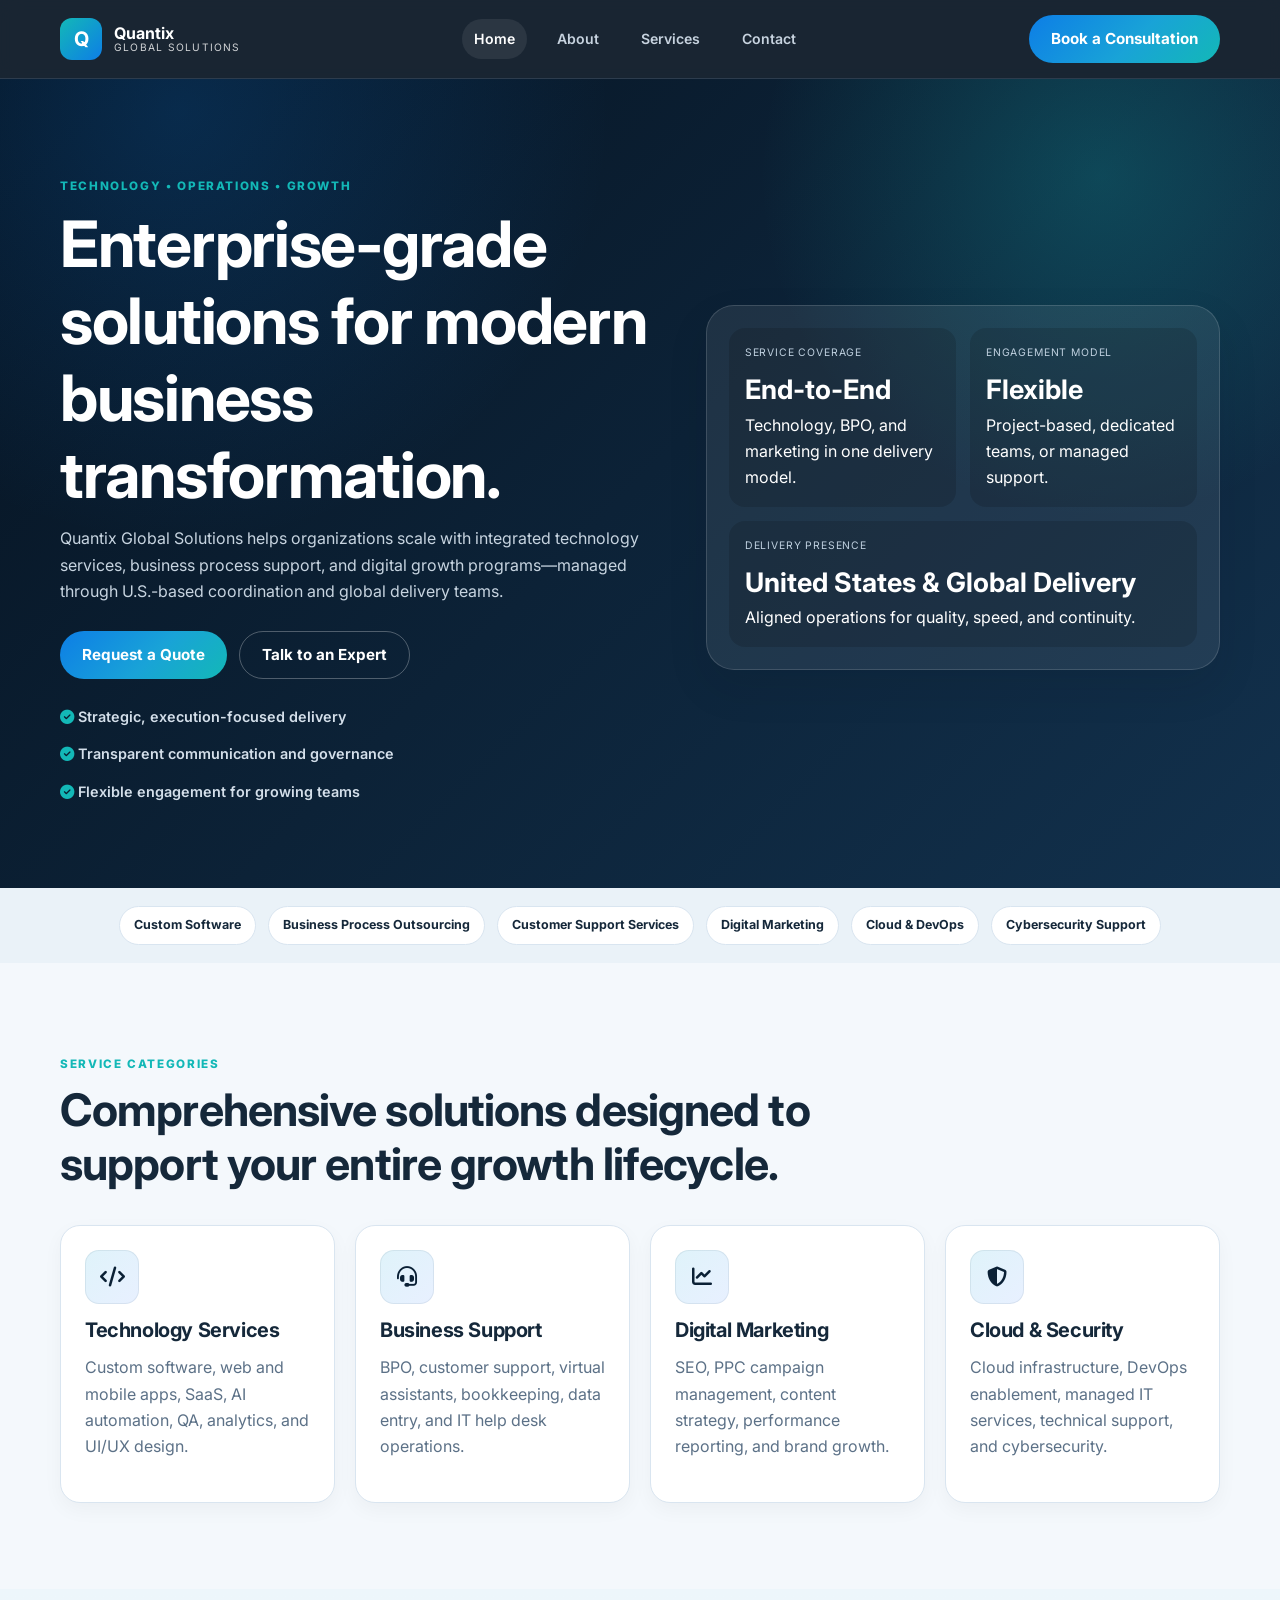
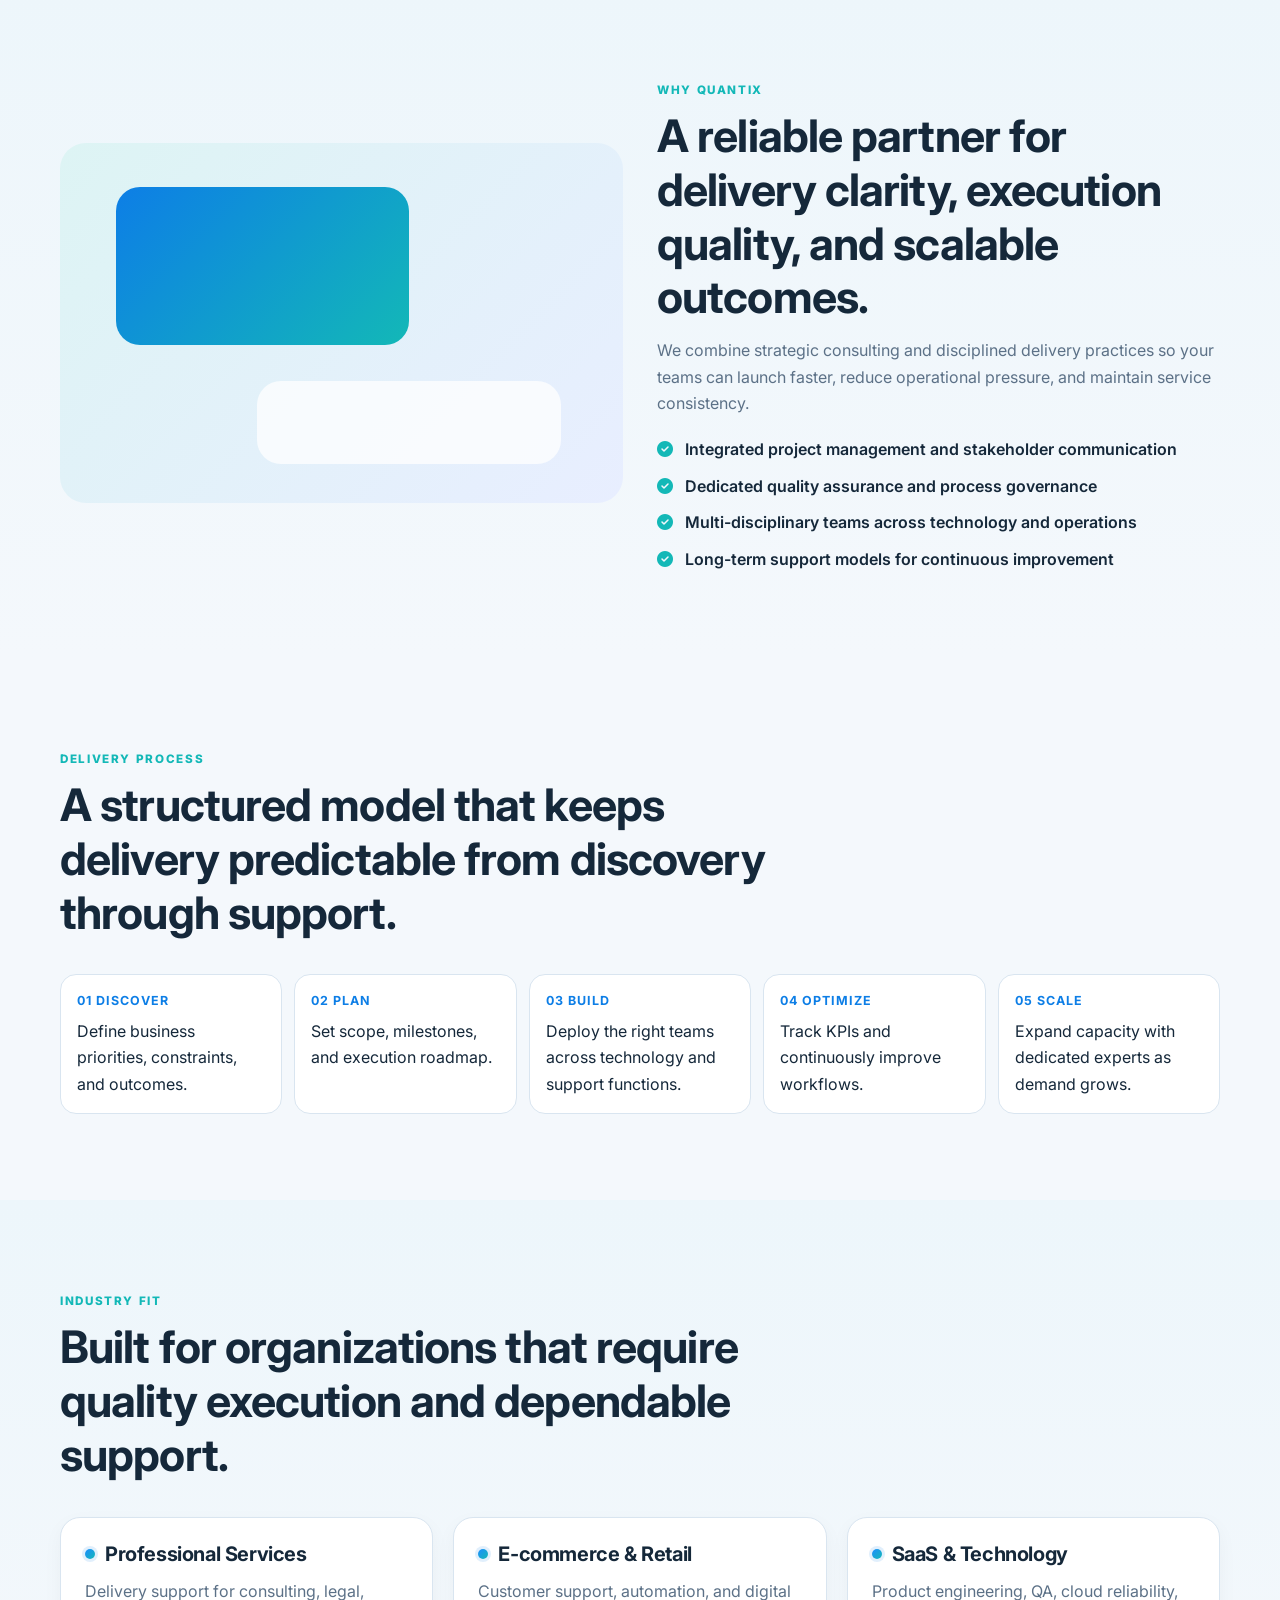
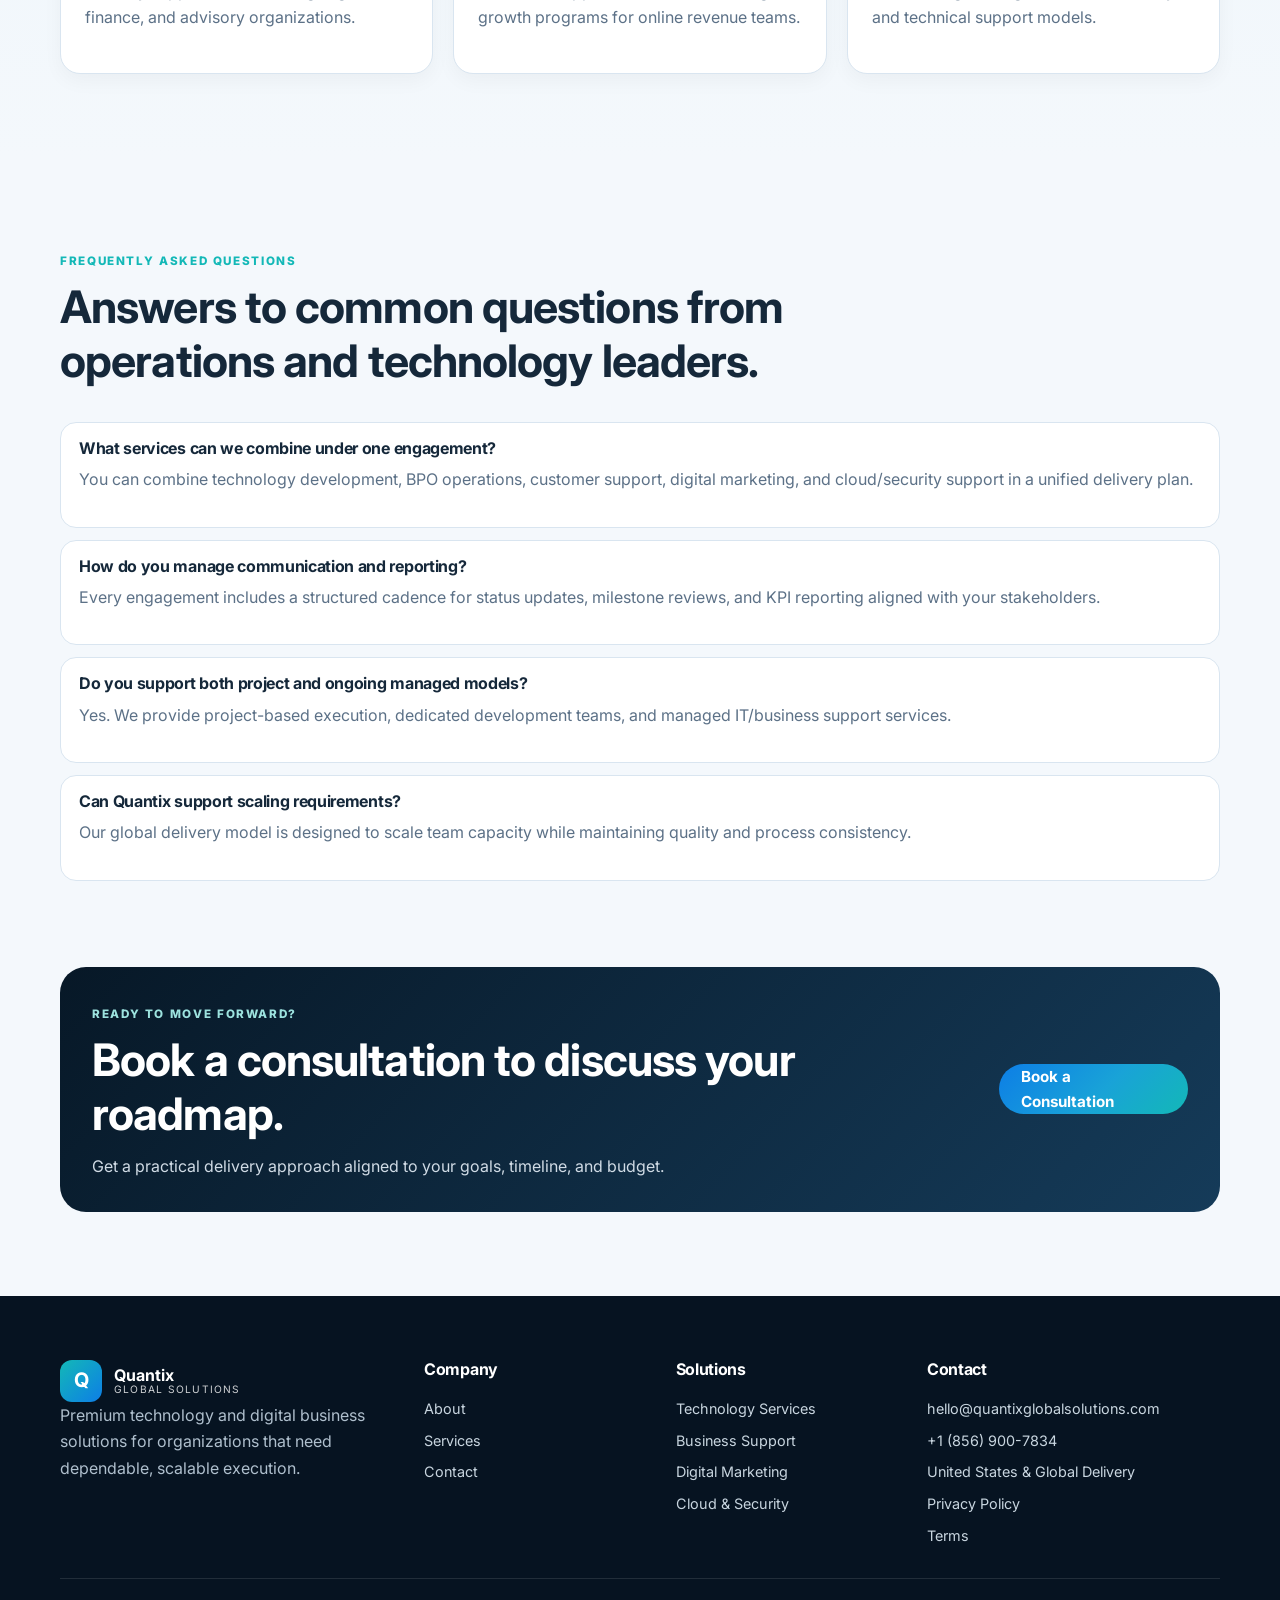
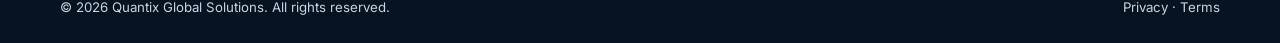
==== commit 59d446ee: "Polish global styling and harden icon rendering Co-authored-by: progressiveguide <246358933+progress" ====
--- a/index.html
+++ b/index.html
@@ -14,7 +14,7 @@
   <link rel="preconnect" href="https://fonts.googleapis.com">
   <link rel="preconnect" href="https://fonts.gstatic.com" crossorigin>
   <link href="https://fonts.googleapis.com/css2?family=Inter:wght@400;500;600;700;800&display=swap" rel="stylesheet">
-  <link rel="stylesheet" href="https://cdnjs.cloudflare.com/ajax/libs/font-awesome/6.5.2/css/all.min.css" integrity="sha512-SnH5WK+bZxgPHs44uWix+LLJAJ9/2PkPKZ5QiAj6Ta86w+fsb2TkR4j8FtxpKtoE7gfjL5f5M3M4dN0bT9f7vA==" crossorigin="anonymous" referrerpolicy="no-referrer">
+  <link rel="stylesheet" href="https://cdnjs.cloudflare.com/ajax/libs/font-awesome/6.5.2/css/all.min.css" crossorigin="anonymous" referrerpolicy="no-referrer">
   <link rel="stylesheet" href="style.css">
 </head>
 <body>
--- a/style.css
+++ b/style.css
@@ -3,7 +3,9 @@
   --navy-900: #0a2035;
   --navy-800: #12314d;
   --blue-600: #0d7ee6;
+  --blue-500: #1d8dff;
   --teal-500: #13b8b7;
+  --teal-400: #5fd4da;
   --cyan-300: #8ddff0;
   --bg: #f4f8fc;
   --surface: #ffffff;
@@ -11,7 +13,8 @@
   --muted: #5c7187;
   --border: #d9e5f0;
   --radius: 20px;
-  --shadow: 0 16px 36px rgba(6, 19, 33, 0.1);
+  --shadow: 0 18px 40px rgba(6, 19, 33, 0.1);
+  --ring: 0 0 0 3px rgba(19, 184, 183, 0.28);
 }
 
 * { box-sizing: border-box; }
@@ -22,10 +25,19 @@
   color: var(--text);
   background: var(--bg);
   line-height: 1.65;
+  overflow-x: hidden;
 }
 a { color: inherit; text-decoration: none; }
 img { max-width: 100%; display: block; }
 .container { width: min(1160px, calc(100% - 32px)); margin: 0 auto; }
+a:focus-visible,
+button:focus-visible,
+input:focus-visible,
+select:focus-visible,
+textarea:focus-visible {
+  outline: none;
+  box-shadow: var(--ring);
+}
 
 .header {
   position: sticky;
@@ -33,6 +45,7 @@
   z-index: 100;
   background: rgba(6, 19, 33, 0.92);
   backdrop-filter: blur(10px);
+  border-bottom: 1px solid rgba(162, 196, 224, 0.15);
 }
 .nav {
   height: 78px;
@@ -73,8 +86,16 @@
   font-weight: 600;
   color: #c7d3df;
 }
+.nav-links a {
+  border-radius: 999px;
+  padding: 8px 12px;
+  transition: color 0.2s ease, background-color 0.2s ease;
+}
 .nav-links a:hover,
-.nav-links a.active { color: #fff; }
+.nav-links a.active {
+  color: #fff;
+  background: rgba(255, 255, 255, 0.08);
+}
 
 .btn {
   display: inline-flex;
@@ -87,11 +108,11 @@
   cursor: pointer;
   font-weight: 700;
   font-size: 0.95rem;
-  transition: 0.25s ease;
+  transition: transform 0.25s ease, box-shadow 0.25s ease, background-color 0.25s ease, border-color 0.25s ease;
 }
 .btn-primary {
   color: #fff;
-  background: linear-gradient(135deg, var(--blue-600), #19a3d7);
+  background: linear-gradient(135deg, var(--blue-600), #19a3d7 55%, var(--teal-500));
 }
 .btn-primary:hover {
   transform: translateY(-2px);
@@ -120,7 +141,7 @@
 }
 .menu-toggle i { width: 18px; height: 2px; background: #fff; }
 
-main { overflow: hidden; }
+main { overflow-x: clip; }
 .eyebrow {
   display: inline-block;
   margin-bottom: 10px;
@@ -239,6 +260,20 @@
   transform: translateY(-4px);
   box-shadow: var(--shadow);
 }
+.card-with-marker h3 {
+  display: flex;
+  align-items: center;
+  gap: 10px;
+}
+.card-with-marker h3::before {
+  content: "";
+  width: 10px;
+  height: 10px;
+  border-radius: 999px;
+  flex-shrink: 0;
+  background: linear-gradient(135deg, var(--blue-500), var(--teal-500));
+  box-shadow: 0 0 0 3px rgba(13, 126, 230, 0.12);
+}
 .icon-badge {
   width: 54px;
   height: 54px;
@@ -249,7 +284,25 @@
   color: var(--navy-900);
   font-size: 1.25rem;
   background: linear-gradient(135deg, #dff3fa, #e8f0ff);
-}
+  box-shadow: inset 0 0 0 1px rgba(18, 49, 77, 0.08);
+}
+.fa-solid { line-height: 1; }
+.icons-fallback .fa-solid::before {
+  font-family: "Inter", Arial, sans-serif;
+  font-weight: 700;
+}
+.icons-fallback .fa-circle-check::before { content: "✓"; }
+.icons-fallback .fa-code::before { content: "</>"; font-size: 0.65em; letter-spacing: -0.05em; }
+.icons-fallback .fa-headset::before,
+.icons-fallback .fa-phone::before { content: "☎"; }
+.icons-fallback .fa-chart-line::before { content: "↗"; }
+.icons-fallback .fa-shield-halved::before { content: "⛨"; }
+.icons-fallback .fa-envelope::before { content: "✉"; }
+.icons-fallback .fa-location-dot::before { content: "⌖"; }
+.icons-fallback .fa-bullseye::before { content: "◎"; }
+.icons-fallback .fa-handshake-angle::before { content: "✦"; }
+.icons-fallback .fa-award::before { content: "★"; }
+.icons-fallback .fa-people-group::before { content: "◉"; }
 
 .split {
   display: grid;
@@ -411,6 +464,12 @@
   background: #f8fbfe;
 }
 textarea { resize: vertical; }
+input:focus-visible,
+select:focus-visible,
+textarea:focus-visible {
+  border-color: rgba(19, 184, 183, 0.65);
+  background: #fff;
+}
 
 .notice {
   display: none;
@@ -518,8 +577,10 @@
     align-items: flex-start;
     gap: 12px;
     border-top: 1px solid rgba(255, 255, 255, 0.08);
+    box-shadow: 0 12px 24px rgba(6, 19, 33, 0.32);
   }
   .nav-links.open { display: flex; }
+  .nav-links a { width: 100%; }
   .hero,
   .page-hero { padding-top: 70px; }
   .section { padding: 68px 0; }
